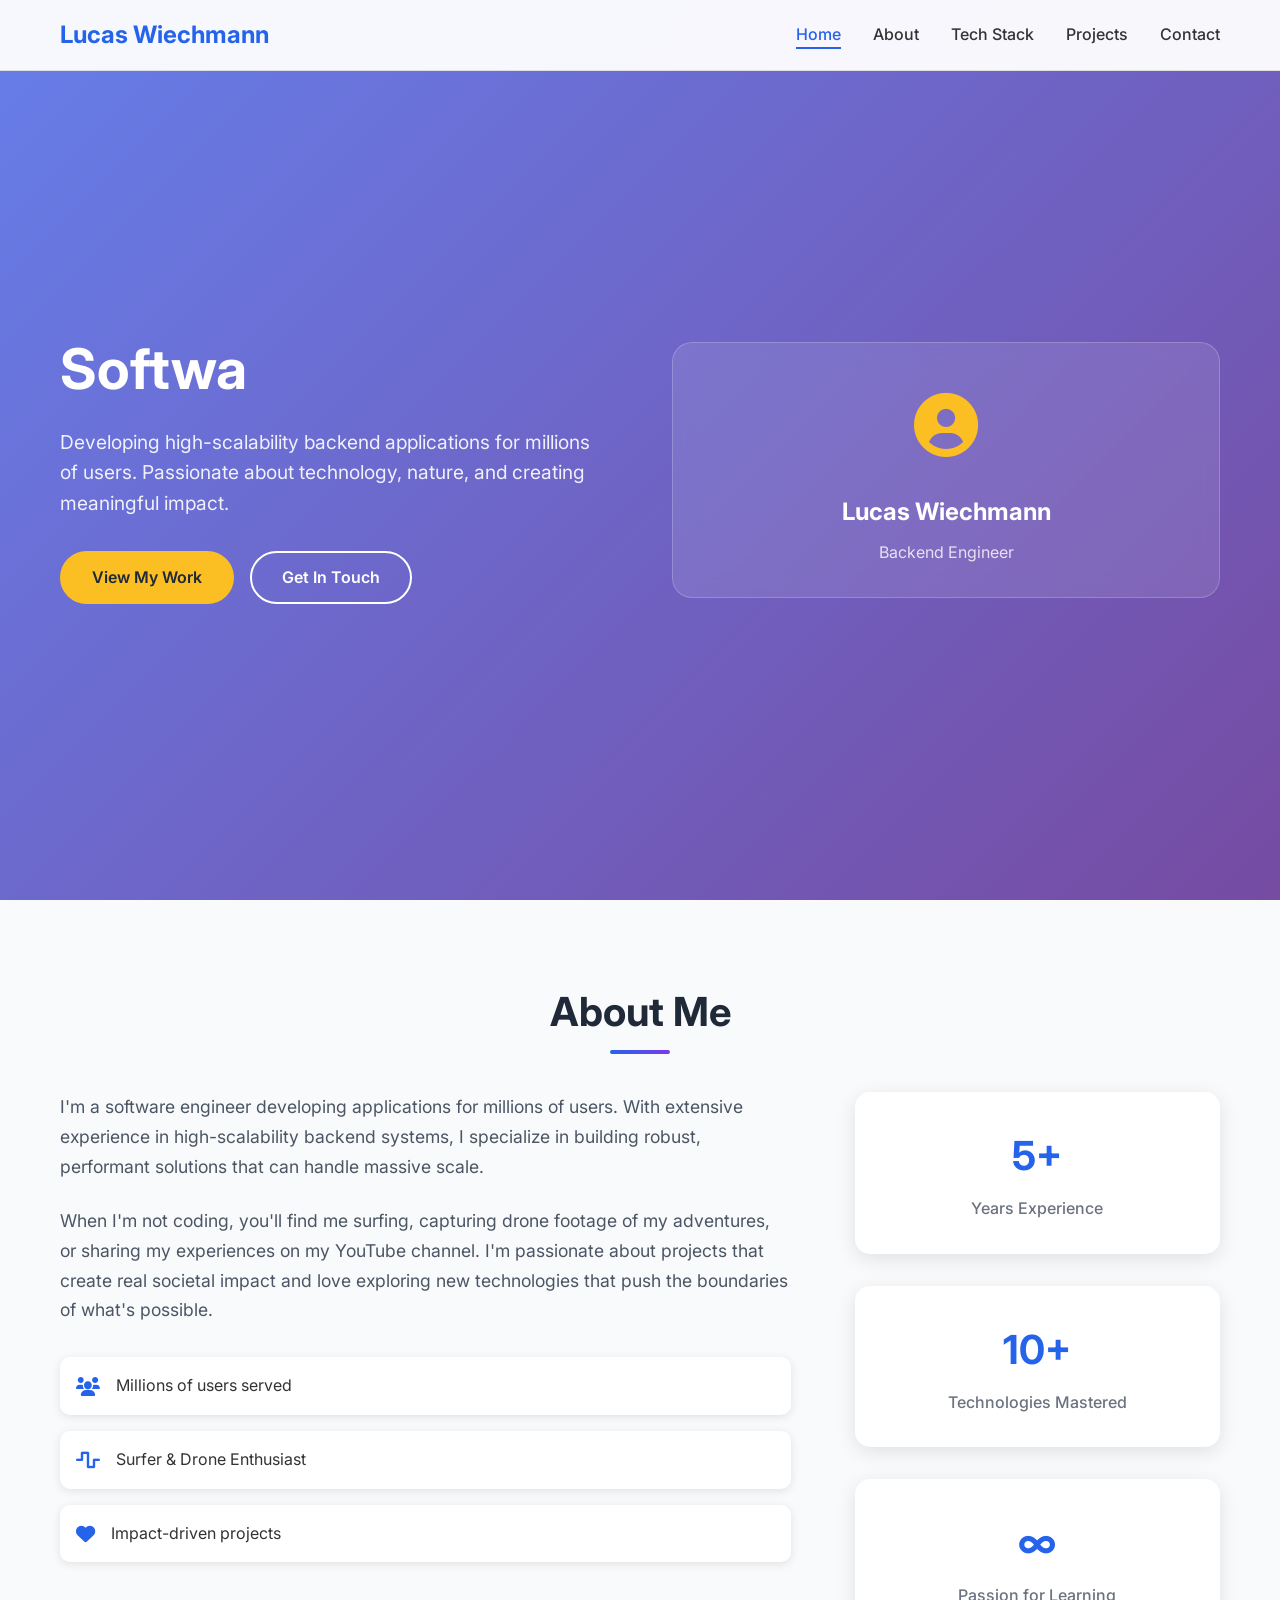
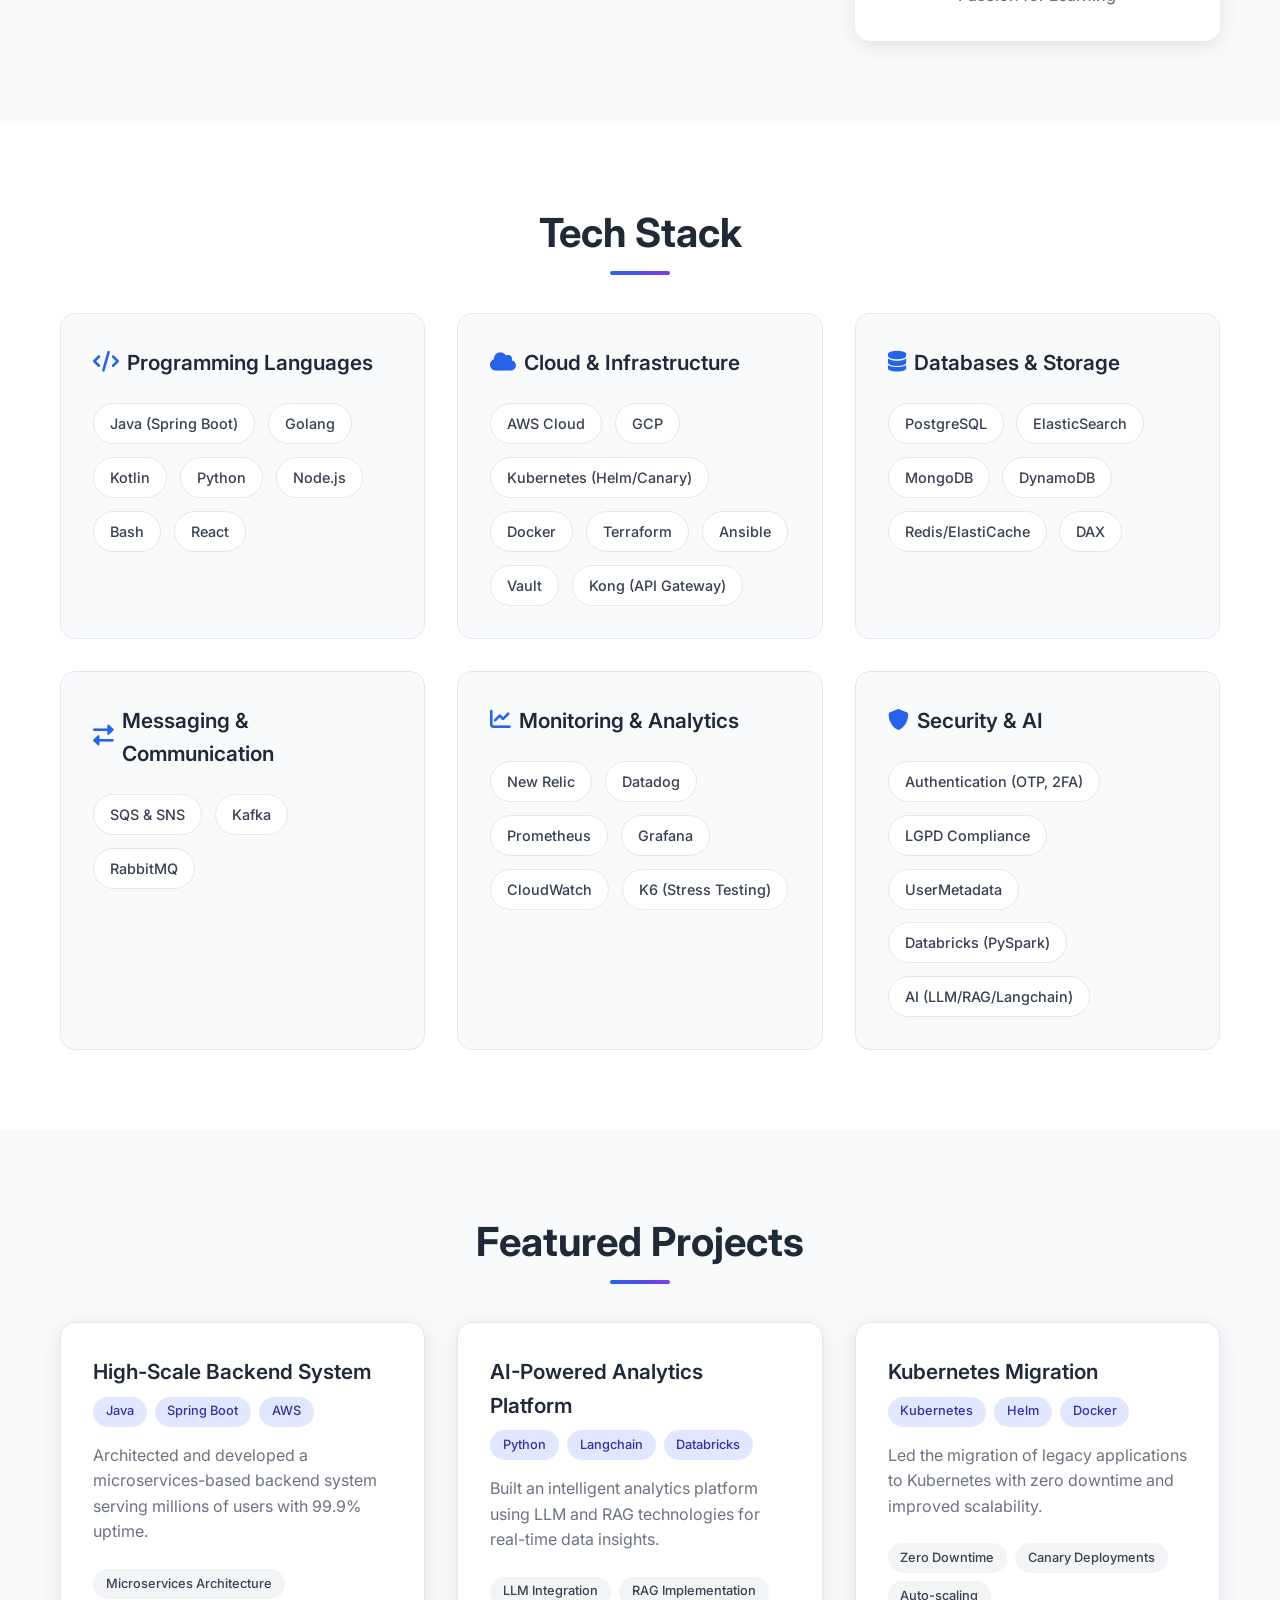
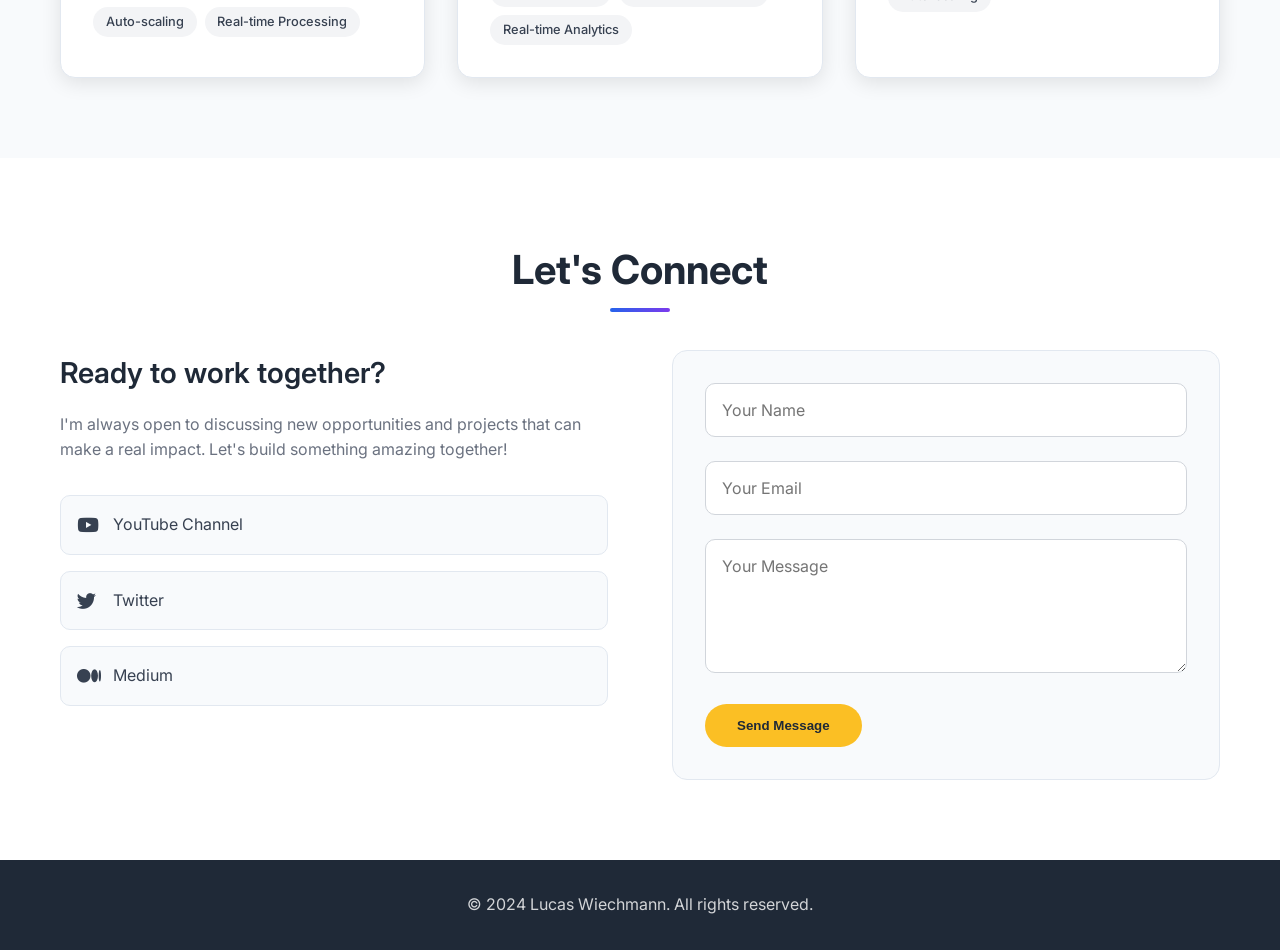
==== index.html @ 9ee0b8e6 "add initial files" ====
<!DOCTYPE html>
<html lang="en">
<head>
    <meta charset="UTF-8">
    <meta name="viewport" content="width=device-width, initial-scale=1.0">
    <title>Lucas Wiechmann - Software Engineer</title>
    <link rel="stylesheet" href="styles.css">
    <link href="https://cdnjs.cloudflare.com/ajax/libs/font-awesome/6.0.0/css/all.min.css" rel="stylesheet">
    <link href="https://fonts.googleapis.com/css2?family=Inter:wght@300;400;500;600;700&display=swap" rel="stylesheet">
</head>
<body>
    <!-- Navigation -->
    <nav class="navbar">
        <div class="nav-container">
            <div class="nav-logo">
                <h2>Lucas Wiechmann</h2>
            </div>
            <ul class="nav-menu">
                <li class="nav-item">
                    <a href="#home" class="nav-link">Home</a>
                </li>
                <li class="nav-item">
                    <a href="#about" class="nav-link">About</a>
                </li>
                <li class="nav-item">
                    <a href="#tech" class="nav-link">Tech Stack</a>
                </li>
                <li class="nav-item">
                    <a href="#projects" class="nav-link">Projects</a>
                </li>
                <li class="nav-item">
                    <a href="#contact" class="nav-link">Contact</a>
                </li>
            </ul>
            <div class="hamburger">
                <span class="bar"></span>
                <span class="bar"></span>
                <span class="bar"></span>
            </div>
        </div>
    </nav>

    <!-- Hero Section -->
    <section id="home" class="hero">
        <div class="hero-container">
            <div class="hero-content">
                <h1 class="hero-title">
                    Software Engineer
                    <span class="highlight">Building for Scale</span>
                </h1>
                <p class="hero-description">
                    Developing high-scalability backend applications for millions of users. 
                    Passionate about technology, nature, and creating meaningful impact.
                </p>
                <div class="hero-buttons">
                    <a href="#projects" class="btn btn-primary">View My Work</a>
                    <a href="#contact" class="btn btn-secondary">Get In Touch</a>
                </div>
            </div>
            <div class="hero-image">
                <div class="profile-card">
                    <div class="profile-image">
                        <i class="fas fa-user-circle"></i>
                    </div>
                    <h3>Lucas Wiechmann</h3>
                    <p>Backend Engineer</p>
                </div>
            </div>
        </div>
    </section>

    <!-- About Section -->
    <section id="about" class="about">
        <div class="container">
            <h2 class="section-title">About Me</h2>
            <div class="about-content">
                <div class="about-text">
                    <p>
                        I'm a software engineer developing applications for millions of users. 
                        With extensive experience in high-scalability backend systems, I specialize 
                        in building robust, performant solutions that can handle massive scale.
                    </p>
                    <p>
                        When I'm not coding, you'll find me surfing, capturing drone footage of my 
                        adventures, or sharing my experiences on my YouTube channel. I'm passionate 
                        about projects that create real societal impact and love exploring new 
                        technologies that push the boundaries of what's possible.
                    </p>
                    <div class="about-highlights">
                        <div class="highlight-item">
                            <i class="fas fa-users"></i>
                            <span>Millions of users served</span>
                        </div>
                        <div class="highlight-item">
                            <i class="fas fa-wave-square"></i>
                            <span>Surfer & Drone Enthusiast</span>
                        </div>
                        <div class="highlight-item">
                            <i class="fas fa-heart"></i>
                            <span>Impact-driven projects</span>
                        </div>
                    </div>
                </div>
                <div class="about-stats">
                    <div class="stat-item">
                        <h3>5+</h3>
                        <p>Years Experience</p>
                    </div>
                    <div class="stat-item">
                        <h3>10+</h3>
                        <p>Technologies Mastered</p>
                    </div>
                    <div class="stat-item">
                        <h3>∞</h3>
                        <p>Passion for Learning</p>
                    </div>
                </div>
            </div>
        </div>
    </section>

    <!-- Tech Stack Section -->
    <section id="tech" class="tech-stack">
        <div class="container">
            <h2 class="section-title">Tech Stack</h2>
            <div class="tech-categories">
                <div class="tech-category">
                    <h3><i class="fas fa-code"></i> Programming Languages</h3>
                    <div class="tech-items">
                        <span class="tech-item">Java (Spring Boot)</span>
                        <span class="tech-item">Golang</span>
                        <span class="tech-item">Kotlin</span>
                        <span class="tech-item">Python</span>
                        <span class="tech-item">Node.js</span>
                        <span class="tech-item">Bash</span>
                        <span class="tech-item">React</span>
                    </div>
                </div>
                
                <div class="tech-category">
                    <h3><i class="fas fa-cloud"></i> Cloud & Infrastructure</h3>
                    <div class="tech-items">
                        <span class="tech-item">AWS Cloud</span>
                        <span class="tech-item">GCP</span>
                        <span class="tech-item">Kubernetes (Helm/Canary)</span>
                        <span class="tech-item">Docker</span>
                        <span class="tech-item">Terraform</span>
                        <span class="tech-item">Ansible</span>
                        <span class="tech-item">Vault</span>
                        <span class="tech-item">Kong (API Gateway)</span>
                    </div>
                </div>
                
                <div class="tech-category">
                    <h3><i class="fas fa-database"></i> Databases & Storage</h3>
                    <div class="tech-items">
                        <span class="tech-item">PostgreSQL</span>
                        <span class="tech-item">ElasticSearch</span>
                        <span class="tech-item">MongoDB</span>
                        <span class="tech-item">DynamoDB</span>
                        <span class="tech-item">Redis/ElastiCache</span>
                        <span class="tech-item">DAX</span>
                    </div>
                </div>
                
                <div class="tech-category">
                    <h3><i class="fas fa-exchange-alt"></i> Messaging & Communication</h3>
                    <div class="tech-items">
                        <span class="tech-item">SQS & SNS</span>
                        <span class="tech-item">Kafka</span>
                        <span class="tech-item">RabbitMQ</span>
                    </div>
                </div>
                
                <div class="tech-category">
                    <h3><i class="fas fa-chart-line"></i> Monitoring & Analytics</h3>
                    <div class="tech-items">
                        <span class="tech-item">New Relic</span>
                        <span class="tech-item">Datadog</span>
                        <span class="tech-item">Prometheus</span>
                        <span class="tech-item">Grafana</span>
                        <span class="tech-item">CloudWatch</span>
                        <span class="tech-item">K6 (Stress Testing)</span>
                    </div>
                </div>
                
                <div class="tech-category">
                    <h3><i class="fas fa-shield-alt"></i> Security & AI</h3>
                    <div class="tech-items">
                        <span class="tech-item">Authentication (OTP, 2FA)</span>
                        <span class="tech-item">LGPD Compliance</span>
                        <span class="tech-item">UserMetadata</span>
                        <span class="tech-item">Databricks (PySpark)</span>
                        <span class="tech-item">AI (LLM/RAG/Langchain)</span>
                    </div>
                </div>
            </div>
        </div>
    </section>

    <!-- Projects Section -->
    <section id="projects" class="projects">
        <div class="container">
            <h2 class="section-title">Featured Projects</h2>
            <div class="projects-grid">
                <div class="project-card">
                    <div class="project-header">
                        <h3>High-Scale Backend System</h3>
                        <div class="project-tech">
                            <span>Java</span>
                            <span>Spring Boot</span>
                            <span>AWS</span>
                        </div>
                    </div>
                    <p>Architected and developed a microservices-based backend system serving millions of users with 99.9% uptime.</p>
                    <div class="project-features">
                        <span>Microservices Architecture</span>
                        <span>Auto-scaling</span>
                        <span>Real-time Processing</span>
                    </div>
                </div>
                
                <div class="project-card">
                    <div class="project-header">
                        <h3>AI-Powered Analytics Platform</h3>
                        <div class="project-tech">
                            <span>Python</span>
                            <span>Langchain</span>
                            <span>Databricks</span>
                        </div>
                    </div>
                    <p>Built an intelligent analytics platform using LLM and RAG technologies for real-time data insights.</p>
                    <div class="project-features">
                        <span>LLM Integration</span>
                        <span>RAG Implementation</span>
                        <span>Real-time Analytics</span>
                    </div>
                </div>
                
                <div class="project-card">
                    <div class="project-header">
                        <h3>Kubernetes Migration</h3>
                        <div class="project-tech">
                            <span>Kubernetes</span>
                            <span>Helm</span>
                            <span>Docker</span>
                        </div>
                    </div>
                    <p>Led the migration of legacy applications to Kubernetes with zero downtime and improved scalability.</p>
                    <div class="project-features">
                        <span>Zero Downtime</span>
                        <span>Canary Deployments</span>
                        <span>Auto-scaling</span>
                    </div>
                </div>
            </div>
        </div>
    </section>

    <!-- Contact Section -->
    <section id="contact" class="contact">
        <div class="container">
            <h2 class="section-title">Let's Connect</h2>
            <div class="contact-content">
                <div class="contact-info">
                    <h3>Ready to work together?</h3>
                    <p>I'm always open to discussing new opportunities and projects that can make a real impact. Let's build something amazing together!</p>
                    
                    <div class="social-links">
                        <a href="https://www.youtube.com/channel/UC8rPZZukFQ0Bktjjk5yIscQ" target="_blank" class="social-link">
                            <i class="fab fa-youtube"></i>
                            <span>YouTube Channel</span>
                        </a>
                        <a href="https://twitter.com/Lucaswiech" target="_blank" class="social-link">
                            <i class="fab fa-twitter"></i>
                            <span>Twitter</span>
                        </a>
                        <a href="https://lucas-wiechmann.medium.com/" target="_blank" class="social-link">
                            <i class="fab fa-medium"></i>
                            <span>Medium</span>
                        </a>
                    </div>
                </div>
                
                <div class="contact-form">
                    <form>
                        <div class="form-group">
                            <input type="text" id="name" name="name" placeholder="Your Name" required>
                        </div>
                        <div class="form-group">
                            <input type="email" id="email" name="email" placeholder="Your Email" required>
                        </div>
                        <div class="form-group">
                            <textarea id="message" name="message" placeholder="Your Message" rows="5" required></textarea>
                        </div>
                        <button type="submit" class="btn btn-primary">Send Message</button>
                    </form>
                </div>
            </div>
        </div>
    </section>

    <!-- Footer -->
    <footer class="footer">
        <div class="container">
            <p>&copy; 2024 Lucas Wiechmann. All rights reserved.</p>
        </div>
    </footer>

    <script src="script.js"></script>
</body>
</html>
---- styles.css ----
/* Reset and Base Styles */
* {
    margin: 0;
    padding: 0;
    box-sizing: border-box;
}

html {
    scroll-behavior: smooth;
}

body {
    font-family: 'Inter', sans-serif;
    line-height: 1.6;
    color: #333;
    background-color: #ffffff;
}

.container {
    max-width: 1200px;
    margin: 0 auto;
    padding: 0 20px;
}

/* Navigation */
.navbar {
    position: fixed;
    top: 0;
    width: 100%;
    background: rgba(255, 255, 255, 0.95);
    backdrop-filter: blur(10px);
    z-index: 1000;
    transition: all 0.3s ease;
    border-bottom: 1px solid rgba(0, 0, 0, 0.1);
}

.nav-container {
    max-width: 1200px;
    margin: 0 auto;
    padding: 0 20px;
    display: flex;
    justify-content: space-between;
    align-items: center;
    height: 70px;
}

.nav-logo h2 {
    color: #2563eb;
    font-weight: 700;
    font-size: 1.5rem;
}

.nav-menu {
    display: flex;
    list-style: none;
    gap: 2rem;
}

.nav-link {
    text-decoration: none;
    color: #333;
    font-weight: 500;
    transition: color 0.3s ease;
    position: relative;
}

.nav-link:hover {
    color: #2563eb;
}

.nav-link::after {
    content: '';
    position: absolute;
    width: 0;
    height: 2px;
    bottom: -5px;
    left: 0;
    background-color: #2563eb;
    transition: width 0.3s ease;
}

.nav-link:hover::after {
    width: 100%;
}

.hamburger {
    display: none;
    flex-direction: column;
    cursor: pointer;
}

.bar {
    width: 25px;
    height: 3px;
    background-color: #333;
    margin: 3px 0;
    transition: 0.3s;
}

/* Hero Section */
.hero {
    padding: 120px 0 80px;
    background: linear-gradient(135deg, #667eea 0%, #764ba2 100%);
    color: white;
    min-height: 100vh;
    display: flex;
    align-items: center;
}

.hero-container {
    max-width: 1200px;
    margin: 0 auto;
    padding: 0 20px;
    display: grid;
    grid-template-columns: 1fr 1fr;
    gap: 4rem;
    align-items: center;
}

.hero-title {
    font-size: 3.5rem;
    font-weight: 700;
    line-height: 1.2;
    margin-bottom: 1.5rem;
}

.highlight {
    color: #fbbf24;
    display: block;
}

.hero-description {
    font-size: 1.2rem;
    margin-bottom: 2rem;
    opacity: 0.9;
    line-height: 1.6;
}

.hero-buttons {
    display: flex;
    gap: 1rem;
    flex-wrap: wrap;
}

.btn {
    padding: 12px 30px;
    border-radius: 50px;
    text-decoration: none;
    font-weight: 600;
    transition: all 0.3s ease;
    display: inline-block;
    border: 2px solid transparent;
}

.btn-primary {
    background-color: #fbbf24;
    color: #1f2937;
}

.btn-primary:hover {
    background-color: #f59e0b;
    transform: translateY(-2px);
    box-shadow: 0 10px 25px rgba(251, 191, 36, 0.3);
}

.btn-secondary {
    background-color: transparent;
    color: white;
    border-color: white;
}

.btn-secondary:hover {
    background-color: white;
    color: #2563eb;
    transform: translateY(-2px);
}

.profile-card {
    background: rgba(255, 255, 255, 0.1);
    backdrop-filter: blur(10px);
    border-radius: 20px;
    padding: 2rem;
    text-align: center;
    border: 1px solid rgba(255, 255, 255, 0.2);
}

.profile-image {
    font-size: 4rem;
    margin-bottom: 1rem;
    color: #fbbf24;
}

.profile-card h3 {
    font-size: 1.5rem;
    margin-bottom: 0.5rem;
}

.profile-card p {
    opacity: 0.8;
}

/* Section Styles */
section {
    padding: 80px 0;
}

.section-title {
    text-align: center;
    font-size: 2.5rem;
    font-weight: 700;
    margin-bottom: 3rem;
    color: #1f2937;
    position: relative;
}

.section-title::after {
    content: '';
    position: absolute;
    width: 60px;
    height: 4px;
    background: linear-gradient(90deg, #2563eb, #7c3aed);
    bottom: -10px;
    left: 50%;
    transform: translateX(-50%);
    border-radius: 2px;
}

/* About Section */
.about {
    background-color: #f8fafc;
}

.about-content {
    display: grid;
    grid-template-columns: 2fr 1fr;
    gap: 4rem;
    align-items: start;
}

.about-text p {
    font-size: 1.1rem;
    margin-bottom: 1.5rem;
    color: #4b5563;
    line-height: 1.7;
}

.about-highlights {
    display: flex;
    flex-direction: column;
    gap: 1rem;
    margin-top: 2rem;
}

.highlight-item {
    display: flex;
    align-items: center;
    gap: 1rem;
    padding: 1rem;
    background: white;
    border-radius: 10px;
    box-shadow: 0 2px 10px rgba(0, 0, 0, 0.1);
}

.highlight-item i {
    color: #2563eb;
    font-size: 1.2rem;
}

.about-stats {
    display: flex;
    flex-direction: column;
    gap: 2rem;
}

.stat-item {
    text-align: center;
    padding: 2rem;
    background: white;
    border-radius: 15px;
    box-shadow: 0 5px 20px rgba(0, 0, 0, 0.1);
}

.stat-item h3 {
    font-size: 2.5rem;
    font-weight: 700;
    color: #2563eb;
    margin-bottom: 0.5rem;
}

.stat-item p {
    color: #6b7280;
    font-weight: 500;
}

/* Tech Stack Section */
.tech-stack {
    background: white;
}

.tech-categories {
    display: grid;
    grid-template-columns: repeat(auto-fit, minmax(350px, 1fr));
    gap: 2rem;
}

.tech-category {
    background: #f8fafc;
    padding: 2rem;
    border-radius: 15px;
    border: 1px solid #e2e8f0;
    transition: transform 0.3s ease, box-shadow 0.3s ease;
}

.tech-category:hover {
    transform: translateY(-5px);
    box-shadow: 0 10px 30px rgba(0, 0, 0, 0.1);
}

.tech-category h3 {
    font-size: 1.3rem;
    font-weight: 600;
    margin-bottom: 1.5rem;
    color: #1f2937;
    display: flex;
    align-items: center;
    gap: 0.5rem;
}

.tech-category h3 i {
    color: #2563eb;
}

.tech-items {
    display: flex;
    flex-wrap: wrap;
    gap: 0.8rem;
}

.tech-item {
    background: white;
    color: #374151;
    padding: 0.5rem 1rem;
    border-radius: 25px;
    font-size: 0.9rem;
    font-weight: 500;
    border: 1px solid #e5e7eb;
    transition: all 0.3s ease;
}

.tech-item:hover {
    background: #2563eb;
    color: white;
    transform: translateY(-2px);
    box-shadow: 0 5px 15px rgba(37, 99, 235, 0.3);
}

/* Projects Section */
.projects {
    background: #f8fafc;
}

.projects-grid {
    display: grid;
    grid-template-columns: repeat(auto-fit, minmax(350px, 1fr));
    gap: 2rem;
}

.project-card {
    background: white;
    padding: 2rem;
    border-radius: 15px;
    box-shadow: 0 5px 20px rgba(0, 0, 0, 0.1);
    transition: transform 0.3s ease, box-shadow 0.3s ease;
    border: 1px solid #e2e8f0;
}

.project-card:hover {
    transform: translateY(-5px);
    box-shadow: 0 15px 40px rgba(0, 0, 0, 0.15);
}

.project-header {
    margin-bottom: 1rem;
}

.project-header h3 {
    font-size: 1.3rem;
    font-weight: 600;
    color: #1f2937;
    margin-bottom: 0.5rem;
}

.project-tech {
    display: flex;
    flex-wrap: wrap;
    gap: 0.5rem;
}

.project-tech span {
    background: #e0e7ff;
    color: #3730a3;
    padding: 0.3rem 0.8rem;
    border-radius: 15px;
    font-size: 0.8rem;
    font-weight: 500;
}

.project-card p {
    color: #6b7280;
    margin-bottom: 1.5rem;
    line-height: 1.6;
}

.project-features {
    display: flex;
    flex-wrap: wrap;
    gap: 0.5rem;
}

.project-features span {
    background: #f3f4f6;
    color: #374151;
    padding: 0.3rem 0.8rem;
    border-radius: 15px;
    font-size: 0.8rem;
    font-weight: 500;
}

/* Contact Section */
.contact {
    background: white;
}

.contact-content {
    display: grid;
    grid-template-columns: 1fr 1fr;
    gap: 4rem;
    align-items: start;
}

.contact-info h3 {
    font-size: 1.8rem;
    font-weight: 600;
    color: #1f2937;
    margin-bottom: 1rem;
}

.contact-info p {
    color: #6b7280;
    margin-bottom: 2rem;
    line-height: 1.6;
}

.social-links {
    display: flex;
    flex-direction: column;
    gap: 1rem;
}

.social-link {
    display: flex;
    align-items: center;
    gap: 1rem;
    padding: 1rem;
    background: #f8fafc;
    border-radius: 10px;
    text-decoration: none;
    color: #374151;
    transition: all 0.3s ease;
    border: 1px solid #e2e8f0;
}

.social-link:hover {
    background: #2563eb;
    color: white;
    transform: translateX(5px);
}

.social-link i {
    font-size: 1.2rem;
    width: 20px;
}

.contact-form {
    background: #f8fafc;
    padding: 2rem;
    border-radius: 15px;
    border: 1px solid #e2e8f0;
}

.form-group {
    margin-bottom: 1.5rem;
}

.form-group input,
.form-group textarea {
    width: 100%;
    padding: 1rem;
    border: 1px solid #d1d5db;
    border-radius: 10px;
    font-size: 1rem;
    transition: border-color 0.3s ease, box-shadow 0.3s ease;
    font-family: inherit;
}

.form-group input:focus,
.form-group textarea:focus {
    outline: none;
    border-color: #2563eb;
    box-shadow: 0 0 0 3px rgba(37, 99, 235, 0.1);
}

.form-group textarea {
    resize: vertical;
    min-height: 120px;
}

/* Footer */
.footer {
    background: #1f2937;
    color: white;
    text-align: center;
    padding: 2rem 0;
}

.footer p {
    opacity: 0.8;
}

/* Responsive Design */
@media (max-width: 768px) {
    .hamburger {
        display: flex;
    }
    
    .nav-menu {
        position: fixed;
        left: -100%;
        top: 70px;
        flex-direction: column;
        background-color: white;
        width: 100%;
        text-align: center;
        transition: 0.3s;
        box-shadow: 0 10px 27px rgba(0, 0, 0, 0.05);
        padding: 2rem 0;
    }
    
    .nav-menu.active {
        left: 0;
    }
    
    .nav-menu li {
        margin: 1rem 0;
    }
    
    .hero-container {
        grid-template-columns: 1fr;
        text-align: center;
        gap: 2rem;
    }
    
    .hero-title {
        font-size: 2.5rem;
    }
    
    .about-content {
        grid-template-columns: 1fr;
        gap: 2rem;
    }
    
    .about-stats {
        flex-direction: row;
        justify-content: space-around;
    }
    
    .stat-item {
        padding: 1rem;
    }
    
    .stat-item h3 {
        font-size: 2rem;
    }
    
    .tech-categories {
        grid-template-columns: 1fr;
    }
    
    .projects-grid {
        grid-template-columns: 1fr;
    }
    
    .contact-content {
        grid-template-columns: 1fr;
        gap: 2rem;
    }
    
    .hero-buttons {
        justify-content: center;
    }
    
    .section-title {
        font-size: 2rem;
    }
}

@media (max-width: 480px) {
    .container {
        padding: 0 15px;
    }
    
    .hero {
        padding: 100px 0 60px;
    }
    
    .hero-title {
        font-size: 2rem;
    }
    
    .hero-description {
        font-size: 1rem;
    }
    
    .btn {
        padding: 10px 20px;
        font-size: 0.9rem;
    }
    
    .about-stats {
        flex-direction: column;
    }
    
    .tech-item {
        font-size: 0.8rem;
        padding: 0.4rem 0.8rem;
    }
}

/* Animations */
@keyframes fadeInUp {
    from {
        opacity: 0;
        transform: translateY(30px);
    }
    to {
        opacity: 1;
        transform: translateY(0);
    }
}

.hero-content,
.hero-image,
.about-text,
.about-stats,
.tech-category,
.project-card {
    animation: fadeInUp 0.6s ease-out;
}

/* Smooth scrolling for anchor links */
html {
    scroll-padding-top: 70px;
}
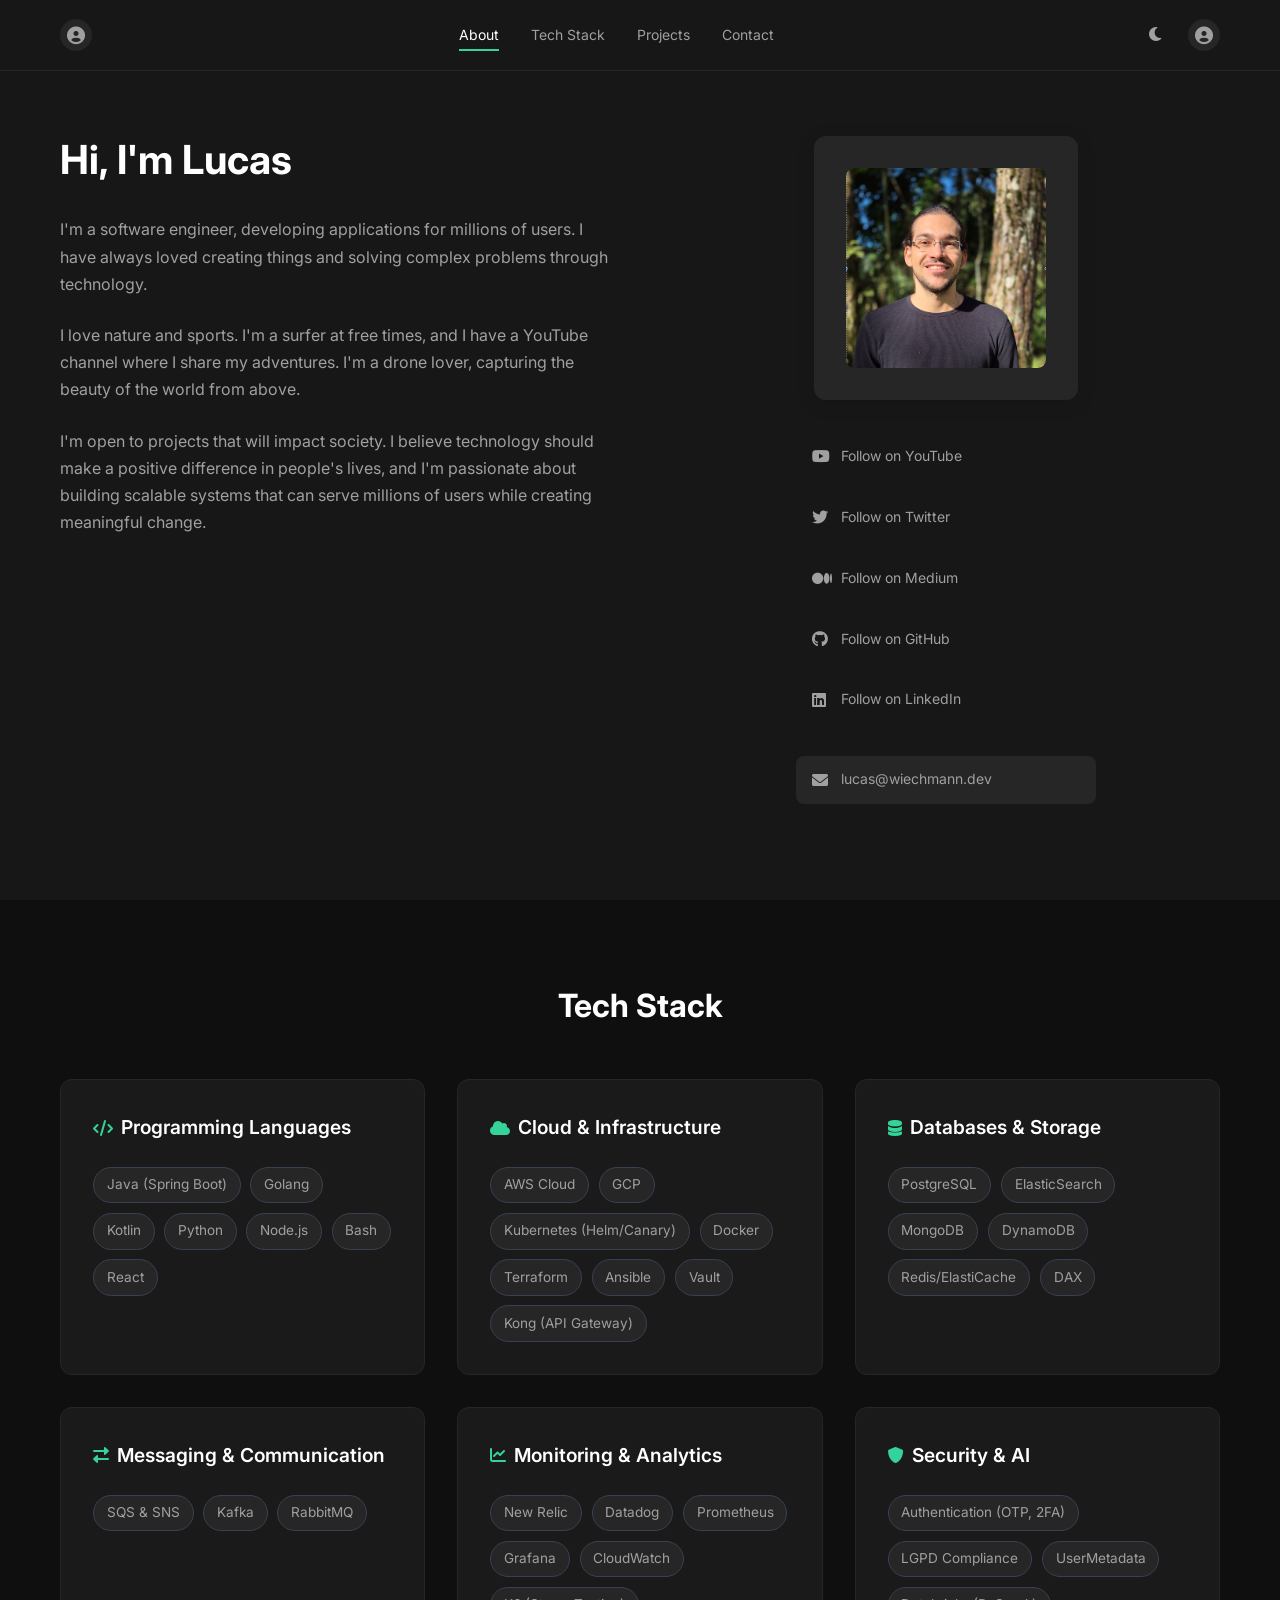
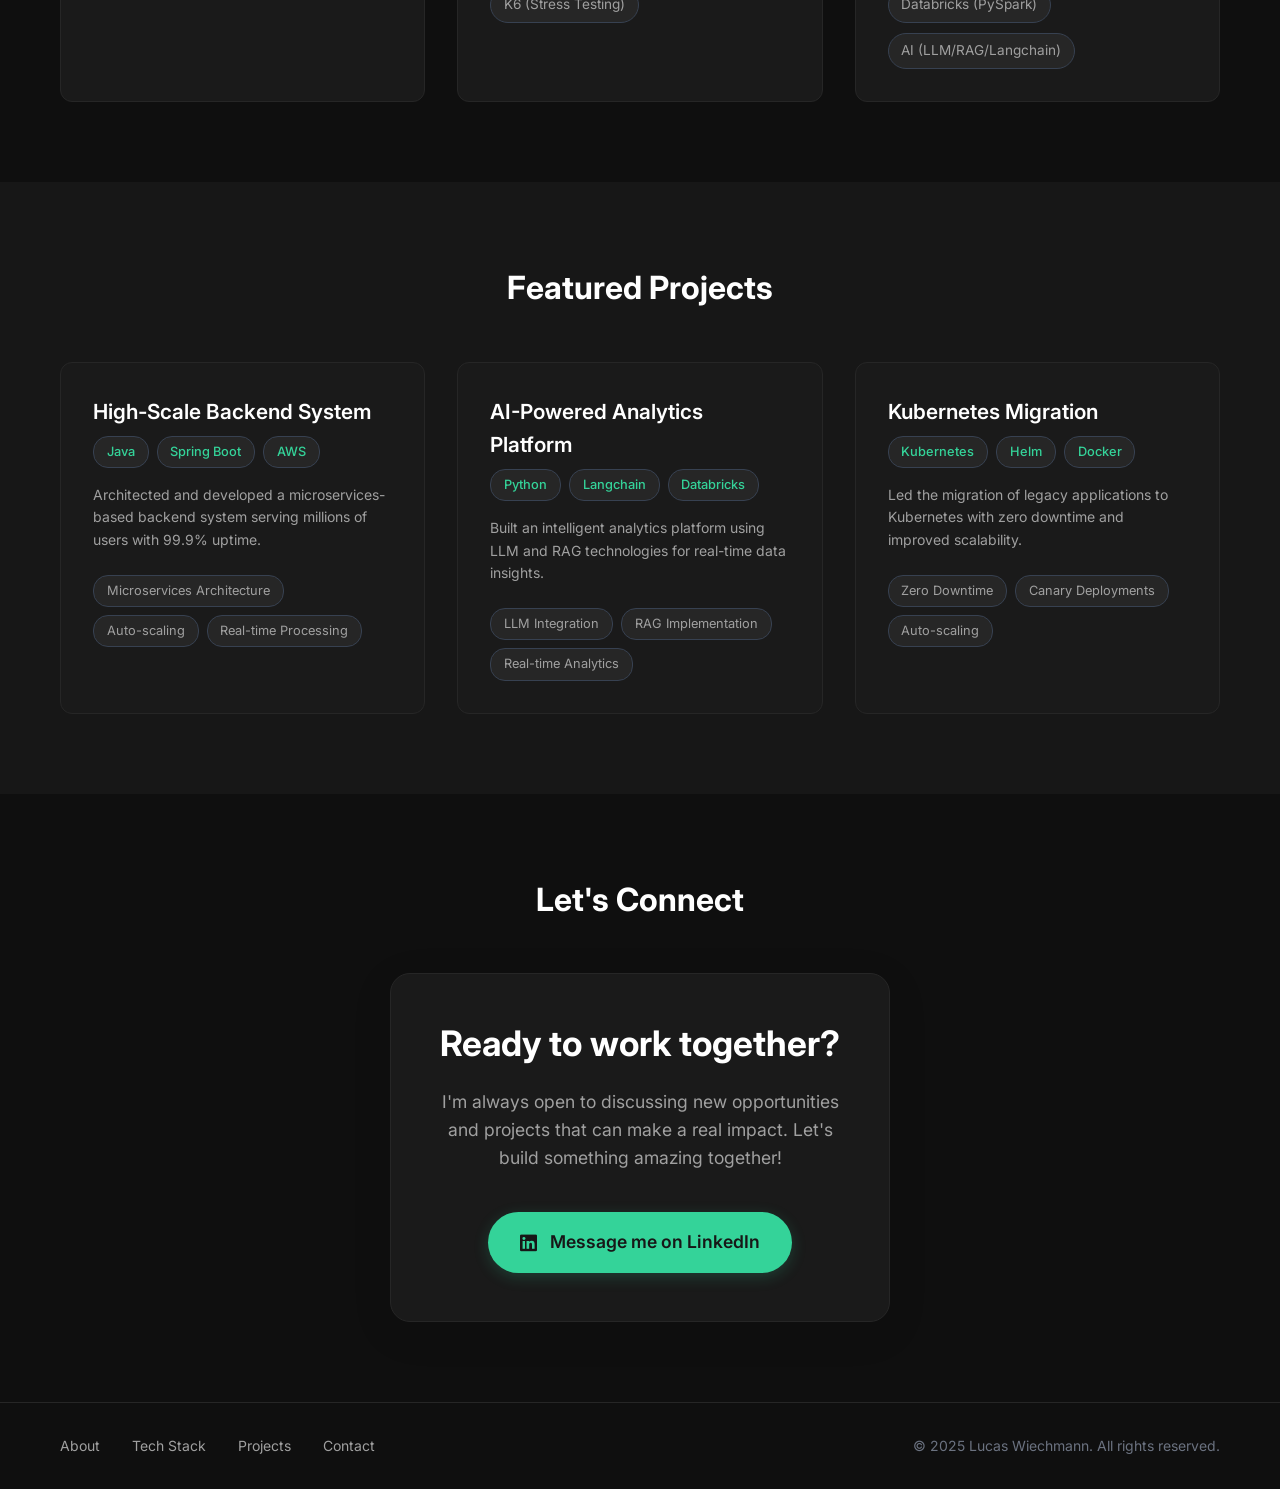
==== commit 110a2e9a: "design and information improvements" ====
--- a/index.html
+++ b/index.html
@@ -13,14 +13,13 @@
     <nav class="navbar">
         <div class="nav-container">
             <div class="nav-logo">
-                <h2>Lucas Wiechmann</h2>
+                <div class="profile-icon">
+                    <i class="fas fa-user-circle"></i>
+                </div>
             </div>
             <ul class="nav-menu">
                 <li class="nav-item">
-                    <a href="#home" class="nav-link">Home</a>
-                </li>
-                <li class="nav-item">
-                    <a href="#about" class="nav-link">About</a>
+                    <a href="#about" class="nav-link active">About</a>
                 </li>
                 <li class="nav-item">
                     <a href="#tech" class="nav-link">Tech Stack</a>
@@ -32,92 +31,74 @@
                     <a href="#contact" class="nav-link">Contact</a>
                 </li>
             </ul>
-            <div class="hamburger">
-                <span class="bar"></span>
-                <span class="bar"></span>
-                <span class="bar"></span>
+            <div class="nav-right">
+                <button class="theme-toggle" id="theme-toggle">
+                    <i class="fas fa-moon"></i>
+                </button>
+                <div class="profile-icon">
+                    <i class="fas fa-user-circle"></i>
+                </div>
             </div>
         </div>
     </nav>
-
-    <!-- Hero Section -->
-    <section id="home" class="hero">
-        <div class="hero-container">
-            <div class="hero-content">
-                <h1 class="hero-title">
-                    Software Engineer
-                    <span class="highlight">Building for Scale</span>
-                </h1>
-                <p class="hero-description">
-                    Developing high-scalability backend applications for millions of users. 
-                    Passionate about technology, nature, and creating meaningful impact.
-                </p>
-                <div class="hero-buttons">
-                    <a href="#projects" class="btn btn-primary">View My Work</a>
-                    <a href="#contact" class="btn btn-secondary">Get In Touch</a>
-                </div>
-            </div>
-            <div class="hero-image">
-                <div class="profile-card">
-                    <div class="profile-image">
-                        <i class="fas fa-user-circle"></i>
-                    </div>
-                    <h3>Lucas Wiechmann</h3>
-                    <p>Backend Engineer</p>
-                </div>
-            </div>
-        </div>
-    </section>
 
     <!-- About Section -->
     <section id="about" class="about">
         <div class="container">
-            <h2 class="section-title">About Me</h2>
             <div class="about-content">
                 <div class="about-text">
-                    <p>
-                        I'm a software engineer developing applications for millions of users. 
-                        With extensive experience in high-scalability backend systems, I specialize 
-                        in building robust, performant solutions that can handle massive scale.
-                    </p>
-                    <p>
-                        When I'm not coding, you'll find me surfing, capturing drone footage of my 
-                        adventures, or sharing my experiences on my YouTube channel. I'm passionate 
-                        about projects that create real societal impact and love exploring new 
-                        technologies that push the boundaries of what's possible.
-                    </p>
-                    <div class="about-highlights">
-                        <div class="highlight-item">
-                            <i class="fas fa-users"></i>
-                            <span>Millions of users served</span>
-                        </div>
-                        <div class="highlight-item">
-                            <i class="fas fa-wave-square"></i>
-                            <span>Surfer & Drone Enthusiast</span>
-                        </div>
-                        <div class="highlight-item">
-                            <i class="fas fa-heart"></i>
-                            <span>Impact-driven projects</span>
-                        </div>
-                    </div>
-                </div>
-                <div class="about-stats">
-                    <div class="stat-item">
-                        <h3>5+</h3>
-                        <p>Years Experience</p>
-                    </div>
-                    <div class="stat-item">
-                        <h3>10+</h3>
-                        <p>Technologies Mastered</p>
-                    </div>
-                    <div class="stat-item">
-                        <h3>∞</h3>
-                        <p>Passion for Learning</p>
-                    </div>
-                </div>
-            </div>
-        </div>
-    </section>
+                    <h1 class="about-title">
+                        Hi, I'm Lucas Wiechmann.
+                    </h1>
+                    <div class="about-description">
+                        <p>
+                            I'm a software engineer, developing applications for millions of users. I have always loved creating things and solving complex problems through technology.
+                        </p>
+                        <p>
+                            I love nature and sports. I'm a surfer at free times, and I have a YouTube channel where I share my adventures. I'm a drone lover, capturing the beauty of the world from above.
+                        </p>
+                        <p>
+                            I'm open to projects that will impact society. I believe technology should make a positive difference in people's lives, and I'm passionate about building scalable systems that can serve millions of users while creating meaningful change.
+                        </p>
+                    </div>
+                </div>
+                <div class="about-visual">
+                    <div class="profile-image-container">
+                        <div class="profile-image">
+                            <img src="images/profile.png" alt="Lucas Wiechmann" />
+                        </div>
+                    </div>
+                    <div class="social-links">
+                        <a href="https://www.youtube.com/@ww_wworld5884" target="_blank" class="social-link">
+                            <i class="fab fa-youtube"></i>
+                            <span>Follow on YouTube</span>
+                        </a>
+                        <a href="https://x.com/Lucaswiech" target="_blank" class="social-link">
+                            <i class="fab fa-twitter"></i>
+                            <span>Follow on Twitter</span>
+                        </a>
+                        <a href="https://medium.com/@lucas-wiechmann" target="_blank" class="social-link">
+                            <i class="fab fa-medium"></i>
+                            <span>Follow on Medium</span>
+                        </a>
+                        <a href="https://github.com/lucaswiechmann" target="_blank" class="social-link">
+                            <i class="fab fa-github"></i>
+                            <span>Follow on GitHub</span>
+                        </a>
+                        <a href="https://www.linkedin.com/in/lucaswiechmann011/" target="_blank" class="social-link">
+                            <i class="fab fa-linkedin"></i>
+                            <span>Follow on LinkedIn</span>
+                        </a>
+                    </div>
+                    <div class="contact-info">
+                        <i class="fas fa-envelope"></i>
+                        <span>lucas@wiechmann.dev</span>
+                    </div>
+                </div>
+            </div>
+        </div>
+    </section>
+
 
     <!-- Tech Stack Section -->
     <section id="tech" class="tech-stack">
@@ -262,39 +243,13 @@
         <div class="container">
             <h2 class="section-title">Let's Connect</h2>
             <div class="contact-content">
-                <div class="contact-info">
+                <div class="contact-card">
                     <h3>Ready to work together?</h3>
                     <p>I'm always open to discussing new opportunities and projects that can make a real impact. Let's build something amazing together!</p>
-                    
-                    <div class="social-links">
-                        <a href="https://www.youtube.com/channel/UC8rPZZukFQ0Bktjjk5yIscQ" target="_blank" class="social-link">
-                            <i class="fab fa-youtube"></i>
-                            <span>YouTube Channel</span>
-                        </a>
-                        <a href="https://twitter.com/Lucaswiech" target="_blank" class="social-link">
-                            <i class="fab fa-twitter"></i>
-                            <span>Twitter</span>
-                        </a>
-                        <a href="https://lucas-wiechmann.medium.com/" target="_blank" class="social-link">
-                            <i class="fab fa-medium"></i>
-                            <span>Medium</span>
-                        </a>
-                    </div>
-                </div>
-                
-                <div class="contact-form">
-                    <form>
-                        <div class="form-group">
-                            <input type="text" id="name" name="name" placeholder="Your Name" required>
-                        </div>
-                        <div class="form-group">
-                            <input type="email" id="email" name="email" placeholder="Your Email" required>
-                        </div>
-                        <div class="form-group">
-                            <textarea id="message" name="message" placeholder="Your Message" rows="5" required></textarea>
-                        </div>
-                        <button type="submit" class="btn btn-primary">Send Message</button>
-                    </form>
+                    <a href="https://www.linkedin.com/in/lucaswiechmann011/" target="_blank" class="linkedin-btn">
+                        <i class="fab fa-linkedin"></i>
+                        <span>Message me on LinkedIn</span>
+                    </a>
                 </div>
             </div>
         </div>
@@ -303,7 +258,17 @@
     <!-- Footer -->
     <footer class="footer">
         <div class="container">
-            <p>&copy; 2024 Lucas Wiechmann. All rights reserved.</p>
+            <div class="footer-content">
+                <div class="footer-nav">
+                    <a href="#about" class="footer-link">About</a>
+                    <a href="#tech" class="footer-link">Tech Stack</a>
+                    <a href="#projects" class="footer-link">Projects</a>
+                    <a href="#contact" class="footer-link">Contact</a>
+                </div>
+                <div class="footer-copyright">
+                    <p>&copy; 2025 Lucas Wiechmann. All rights reserved.</p>
+                </div>
+            </div>
         </div>
     </footer>
 
--- a/styles.css
+++ b/styles.css
@@ -9,11 +9,39 @@
     scroll-behavior: smooth;
 }
 
+:root {
+    --bg-primary: #171717;
+    --bg-secondary: #0f0f0f;
+    --bg-tertiary: #1a1a1a;
+    --bg-card: #262626;
+    --text-primary: #ffffff;
+    --text-secondary: #a0a0a0;
+    --text-muted: #6b7280;
+    --accent-color: #34d399;
+    --border-color: #262626;
+    --border-light: #374151;
+}
+
+[data-theme="light"] {
+    --bg-primary: #ffffff;
+    --bg-secondary: #f8fafc;
+    --bg-tertiary: #f1f5f9;
+    --bg-card: #ffffff;
+    --text-primary: #1f2937;
+    --text-secondary: #4b5563;
+    --text-muted: #6b7280;
+    --accent-color: #059669;
+    --border-color: #e5e7eb;
+    --border-light: #d1d5db;
+}
+
 body {
     font-family: 'Inter', sans-serif;
     line-height: 1.6;
-    color: #333;
-    background-color: #ffffff;
+    color: var(--text-secondary);
+    background-color: var(--bg-primary);
+    font-size: 16px;
+    transition: background-color 0.3s ease, color 0.3s ease;
 }
 
 .container {
@@ -27,11 +55,10 @@
     position: fixed;
     top: 0;
     width: 100%;
-    background: rgba(255, 255, 255, 0.95);
-    backdrop-filter: blur(10px);
+    background: var(--bg-primary);
     z-index: 1000;
-    transition: all 0.3s ease;
-    border-bottom: 1px solid rgba(0, 0, 0, 0.1);
+    border-bottom: 1px solid var(--border-color);
+    transition: background-color 0.3s ease, border-color 0.3s ease;
 }
 
 .nav-container {
@@ -44,159 +71,198 @@
     height: 70px;
 }
 
-.nav-logo h2 {
-    color: #2563eb;
-    font-weight: 700;
-    font-size: 1.5rem;
+.nav-logo {
+    display: flex;
+    align-items: center;
+}
+
+.profile-icon {
+    width: 32px;
+    height: 32px;
+    border-radius: 50%;
+    background: var(--bg-card);
+    display: flex;
+    align-items: center;
+    justify-content: center;
+    color: var(--text-secondary);
+    font-size: 18px;
+    transition: background-color 0.3s ease, color 0.3s ease;
 }
 
 .nav-menu {
     display: flex;
     list-style: none;
     gap: 2rem;
+    margin: 0;
+    padding: 0;
 }
 
 .nav-link {
     text-decoration: none;
-    color: #333;
-    font-weight: 500;
+    color: var(--text-secondary);
+    font-weight: 400;
     transition: color 0.3s ease;
     position: relative;
-}
-
-.nav-link:hover {
-    color: #2563eb;
-}
-
-.nav-link::after {
+    font-size: 14px;
+}
+
+.nav-link:hover,
+.nav-link.active {
+    color: var(--text-primary);
+}
+
+.nav-link.active::after {
     content: '';
     position: absolute;
-    width: 0;
+    width: 100%;
     height: 2px;
-    bottom: -5px;
+    bottom: -8px;
     left: 0;
-    background-color: #2563eb;
-    transition: width 0.3s ease;
-}
-
-.nav-link:hover::after {
-    width: 100%;
-}
-
-.hamburger {
-    display: none;
-    flex-direction: column;
+    background-color: var(--accent-color);
+}
+
+.nav-right {
+    display: flex;
+    align-items: center;
+    gap: 1rem;
+}
+
+.theme-toggle {
+    background: none;
+    border: none;
+    color: var(--text-secondary);
     cursor: pointer;
-}
-
-.bar {
-    width: 25px;
-    height: 3px;
-    background-color: #333;
-    margin: 3px 0;
-    transition: 0.3s;
-}
-
-/* Hero Section */
-.hero {
+    font-size: 16px;
+    padding: 8px;
+    border-radius: 4px;
+    transition: color 0.3s ease, background-color 0.3s ease;
+}
+
+.theme-toggle:hover {
+    color: var(--text-primary);
+    background-color: var(--bg-card);
+}
+
+.theme-toggle i {
+    transition: transform 0.3s ease;
+}
+
+/* About Section */
+.about {
     padding: 120px 0 80px;
-    background: linear-gradient(135deg, #667eea 0%, #764ba2 100%);
-    color: white;
     min-height: 100vh;
     display: flex;
     align-items: center;
 }
 
-.hero-container {
-    max-width: 1200px;
-    margin: 0 auto;
-    padding: 0 20px;
+.about-content {
     display: grid;
     grid-template-columns: 1fr 1fr;
     gap: 4rem;
-    align-items: center;
-}
-
-.hero-title {
-    font-size: 3.5rem;
+    align-items: start;
+}
+
+.about-text {
+    max-width: 600px;
+}
+
+.about-title {
+    font-size: 2.5rem;
     font-weight: 700;
+    color: var(--text-primary);
     line-height: 1.2;
+    margin-bottom: 2rem;
+}
+
+.about-description {
+    color: var(--text-secondary);
+    font-size: 16px;
+    line-height: 1.7;
+}
+
+.about-description p {
     margin-bottom: 1.5rem;
 }
 
-.highlight {
-    color: #fbbf24;
-    display: block;
-}
-
-.hero-description {
-    font-size: 1.2rem;
-    margin-bottom: 2rem;
-    opacity: 0.9;
-    line-height: 1.6;
-}
-
-.hero-buttons {
-    display: flex;
-    gap: 1rem;
-    flex-wrap: wrap;
-}
-
-.btn {
-    padding: 12px 30px;
-    border-radius: 50px;
+.about-visual {
+    display: flex;
+    flex-direction: column;
+    align-items: center;
+    gap: 2rem;
+}
+
+.profile-image-container {
+    background: var(--bg-card);
+    padding: 2rem;
+    border-radius: 12px;
+    box-shadow: 0 4px 20px rgba(0, 0, 0, 0.1);
+    transition: background-color 0.3s ease, box-shadow 0.3s ease;
+}
+
+.profile-image {
+    width: 200px;
+    height: 200px;
+    border-radius: 8px;
+    overflow: hidden;
+    display: flex;
+    align-items: center;
+    justify-content: center;
+}
+
+.profile-image img {
+    width: 100%;
+    height: 100%;
+    object-fit: cover;
+    border-radius: 8px;
+}
+
+.social-links {
+    display: flex;
+    flex-direction: column;
+    gap: 0.8rem;
+    width: 100%;
+    max-width: 300px;
+}
+
+.social-link {
+    display: flex;
+    align-items: center;
+    gap: 0.8rem;
+    padding: 0.8rem 1rem;
+    color: var(--text-secondary);
     text-decoration: none;
-    font-weight: 600;
+    border-radius: 8px;
     transition: all 0.3s ease;
-    display: inline-block;
-    border: 2px solid transparent;
-}
-
-.btn-primary {
-    background-color: #fbbf24;
-    color: #1f2937;
-}
-
-.btn-primary:hover {
-    background-color: #f59e0b;
-    transform: translateY(-2px);
-    box-shadow: 0 10px 25px rgba(251, 191, 36, 0.3);
-}
-
-.btn-secondary {
-    background-color: transparent;
-    color: white;
-    border-color: white;
-}
-
-.btn-secondary:hover {
-    background-color: white;
-    color: #2563eb;
-    transform: translateY(-2px);
-}
-
-.profile-card {
-    background: rgba(255, 255, 255, 0.1);
-    backdrop-filter: blur(10px);
-    border-radius: 20px;
-    padding: 2rem;
-    text-align: center;
-    border: 1px solid rgba(255, 255, 255, 0.2);
-}
-
-.profile-image {
-    font-size: 4rem;
-    margin-bottom: 1rem;
-    color: #fbbf24;
-}
-
-.profile-card h3 {
-    font-size: 1.5rem;
-    margin-bottom: 0.5rem;
-}
-
-.profile-card p {
-    opacity: 0.8;
+    font-size: 14px;
+}
+
+.social-link:hover {
+    background: var(--bg-card);
+    color: var(--text-primary);
+}
+
+.social-link i {
+    width: 16px;
+    font-size: 16px;
+}
+
+.contact-info {
+    display: flex;
+    align-items: center;
+    gap: 0.8rem;
+    color: var(--text-secondary);
+    font-size: 14px;
+    padding: 0.8rem 1rem;
+    background: var(--bg-card);
+    border-radius: 8px;
+    width: 100%;
+    max-width: 300px;
+    transition: background-color 0.3s ease, color 0.3s ease;
+}
+
+.contact-info i {
+    width: 16px;
+    font-size: 16px;
 }
 
 /* Section Styles */
@@ -206,157 +272,77 @@
 
 .section-title {
     text-align: center;
-    font-size: 2.5rem;
+    font-size: 2rem;
     font-weight: 700;
     margin-bottom: 3rem;
-    color: #1f2937;
-    position: relative;
-}
-
-.section-title::after {
-    content: '';
-    position: absolute;
-    width: 60px;
-    height: 4px;
-    background: linear-gradient(90deg, #2563eb, #7c3aed);
-    bottom: -10px;
-    left: 50%;
-    transform: translateX(-50%);
-    border-radius: 2px;
-}
-
-/* About Section */
-.about {
-    background-color: #f8fafc;
-}
-
-.about-content {
-    display: grid;
-    grid-template-columns: 2fr 1fr;
-    gap: 4rem;
-    align-items: start;
-}
-
-.about-text p {
-    font-size: 1.1rem;
-    margin-bottom: 1.5rem;
-    color: #4b5563;
-    line-height: 1.7;
-}
-
-.about-highlights {
-    display: flex;
-    flex-direction: column;
-    gap: 1rem;
-    margin-top: 2rem;
-}
-
-.highlight-item {
-    display: flex;
-    align-items: center;
-    gap: 1rem;
-    padding: 1rem;
-    background: white;
-    border-radius: 10px;
-    box-shadow: 0 2px 10px rgba(0, 0, 0, 0.1);
-}
-
-.highlight-item i {
-    color: #2563eb;
-    font-size: 1.2rem;
-}
-
-.about-stats {
-    display: flex;
-    flex-direction: column;
-    gap: 2rem;
-}
-
-.stat-item {
-    text-align: center;
-    padding: 2rem;
-    background: white;
-    border-radius: 15px;
-    box-shadow: 0 5px 20px rgba(0, 0, 0, 0.1);
-}
-
-.stat-item h3 {
-    font-size: 2.5rem;
-    font-weight: 700;
-    color: #2563eb;
-    margin-bottom: 0.5rem;
-}
-
-.stat-item p {
-    color: #6b7280;
-    font-weight: 500;
+    color: var(--text-primary);
 }
 
 /* Tech Stack Section */
 .tech-stack {
-    background: white;
+    background: var(--bg-secondary);
 }
 
 .tech-categories {
     display: grid;
-    grid-template-columns: repeat(auto-fit, minmax(350px, 1fr));
+    grid-template-columns: repeat(auto-fit, minmax(300px, 1fr));
     gap: 2rem;
 }
 
 .tech-category {
-    background: #f8fafc;
+    background: var(--bg-tertiary);
     padding: 2rem;
-    border-radius: 15px;
-    border: 1px solid #e2e8f0;
-    transition: transform 0.3s ease, box-shadow 0.3s ease;
+    border-radius: 12px;
+    border: 1px solid var(--border-color);
+    transition: transform 0.3s ease, box-shadow 0.3s ease, background-color 0.3s ease, border-color 0.3s ease;
 }
 
 .tech-category:hover {
-    transform: translateY(-5px);
-    box-shadow: 0 10px 30px rgba(0, 0, 0, 0.1);
+    transform: translateY(-2px);
+    box-shadow: 0 8px 25px rgba(0, 0, 0, 0.3);
 }
 
 .tech-category h3 {
-    font-size: 1.3rem;
+    font-size: 1.2rem;
     font-weight: 600;
     margin-bottom: 1.5rem;
-    color: #1f2937;
+    color: var(--text-primary);
     display: flex;
     align-items: center;
     gap: 0.5rem;
 }
 
 .tech-category h3 i {
-    color: #2563eb;
+    color: var(--accent-color);
+    font-size: 1rem;
 }
 
 .tech-items {
     display: flex;
     flex-wrap: wrap;
-    gap: 0.8rem;
+    gap: 0.6rem;
 }
 
 .tech-item {
-    background: white;
-    color: #374151;
-    padding: 0.5rem 1rem;
-    border-radius: 25px;
-    font-size: 0.9rem;
-    font-weight: 500;
-    border: 1px solid #e5e7eb;
+    background: var(--bg-card);
+    color: var(--text-secondary);
+    padding: 0.4rem 0.8rem;
+    border-radius: 20px;
+    font-size: 0.85rem;
+    font-weight: 400;
+    border: 1px solid var(--border-light);
     transition: all 0.3s ease;
 }
 
 .tech-item:hover {
-    background: #2563eb;
-    color: white;
-    transform: translateY(-2px);
-    box-shadow: 0 5px 15px rgba(37, 99, 235, 0.3);
+    background: var(--accent-color);
+    color: var(--bg-primary);
+    transform: translateY(-1px);
 }
 
 /* Projects Section */
 .projects {
-    background: #f8fafc;
+    background: var(--bg-primary);
 }
 
 .projects-grid {
@@ -366,17 +352,16 @@
 }
 
 .project-card {
-    background: white;
+    background: var(--bg-tertiary);
     padding: 2rem;
-    border-radius: 15px;
-    box-shadow: 0 5px 20px rgba(0, 0, 0, 0.1);
-    transition: transform 0.3s ease, box-shadow 0.3s ease;
-    border: 1px solid #e2e8f0;
+    border-radius: 12px;
+    border: 1px solid var(--border-color);
+    transition: transform 0.3s ease, box-shadow 0.3s ease, background-color 0.3s ease, border-color 0.3s ease;
 }
 
 .project-card:hover {
-    transform: translateY(-5px);
-    box-shadow: 0 15px 40px rgba(0, 0, 0, 0.15);
+    transform: translateY(-3px);
+    box-shadow: 0 10px 30px rgba(0, 0, 0, 0.3);
 }
 
 .project-header {
@@ -386,7 +371,7 @@
 .project-header h3 {
     font-size: 1.3rem;
     font-weight: 600;
-    color: #1f2937;
+    color: var(--text-primary);
     margin-bottom: 0.5rem;
 }
 
@@ -397,18 +382,20 @@
 }
 
 .project-tech span {
-    background: #e0e7ff;
-    color: #3730a3;
+    background: var(--bg-card);
+    color: var(--accent-color);
     padding: 0.3rem 0.8rem;
     border-radius: 15px;
     font-size: 0.8rem;
     font-weight: 500;
+    border: 1px solid var(--border-light);
 }
 
 .project-card p {
-    color: #6b7280;
+    color: var(--text-secondary);
     margin-bottom: 1.5rem;
     line-height: 1.6;
+    font-size: 14px;
 }
 
 .project-features {
@@ -418,167 +405,154 @@
 }
 
 .project-features span {
-    background: #f3f4f6;
-    color: #374151;
+    background: var(--bg-card);
+    color: var(--text-secondary);
     padding: 0.3rem 0.8rem;
     border-radius: 15px;
     font-size: 0.8rem;
-    font-weight: 500;
+    font-weight: 400;
+    border: 1px solid var(--border-light);
 }
 
 /* Contact Section */
 .contact {
-    background: white;
+    background: var(--bg-secondary);
 }
 
 .contact-content {
-    display: grid;
-    grid-template-columns: 1fr 1fr;
-    gap: 4rem;
-    align-items: start;
-}
-
-.contact-info h3 {
-    font-size: 1.8rem;
+    display: flex;
+    justify-content: center;
+    align-items: center;
+    margin: 0 auto;
+}
+
+.contact-card {
+    background: var(--bg-tertiary);
+    border: 1px solid var(--border-color);
+    border-radius: 20px;
+    padding: 3rem;
+    text-align: center;
+    max-width: 500px;
+    box-shadow: 0 10px 40px rgba(0, 0, 0, 0.1);
+    transition: all 0.3s ease;
+}
+
+.contact-card:hover {
+    transform: translateY(-5px);
+    box-shadow: 0 20px 60px rgba(0, 0, 0, 0.15);
+}
+
+.contact-card h3 {
+    font-size: 2.2rem;
+    font-weight: 700;
+    color: var(--text-primary);
+    margin-bottom: 1.5rem;
+    line-height: 1.2;
+}
+
+.contact-card p {
+    color: var(--text-secondary);
+    margin-bottom: 2.5rem;
+    line-height: 1.6;
+    font-size: 1.1rem;
+}
+
+.linkedin-btn {
+    display: inline-flex;
+    align-items: center;
+    gap: 0.8rem;
+    padding: 1rem 2rem;
+    font-size: 1.1rem;
     font-weight: 600;
-    color: #1f2937;
-    margin-bottom: 1rem;
-}
-
-.contact-info p {
-    color: #6b7280;
-    margin-bottom: 2rem;
-    line-height: 1.6;
-}
-
-.social-links {
-    display: flex;
-    flex-direction: column;
-    gap: 1rem;
-}
-
-.social-link {
-    display: flex;
-    align-items: center;
-    gap: 1rem;
-    padding: 1rem;
-    background: #f8fafc;
-    border-radius: 10px;
     text-decoration: none;
-    color: #374151;
+    border-radius: 50px;
     transition: all 0.3s ease;
-    border: 1px solid #e2e8f0;
-}
-
-.social-link:hover {
-    background: #2563eb;
-    color: white;
-    transform: translateX(5px);
-}
-
-.social-link i {
+    box-shadow: 0 4px 15px rgba(52, 211, 153, 0.2);
+    background: var(--accent-color);
+    color: var(--bg-primary);
+}
+
+.linkedin-btn:hover {
+    transform: translateY(-2px);
+    box-shadow: 0 8px 25px rgba(52, 211, 153, 0.3);
+    background: #10b981;
+}
+
+.linkedin-btn i {
     font-size: 1.2rem;
-    width: 20px;
-}
-
-.contact-form {
-    background: #f8fafc;
-    padding: 2rem;
-    border-radius: 15px;
-    border: 1px solid #e2e8f0;
-}
-
-.form-group {
-    margin-bottom: 1.5rem;
-}
-
-.form-group input,
-.form-group textarea {
-    width: 100%;
-    padding: 1rem;
-    border: 1px solid #d1d5db;
-    border-radius: 10px;
-    font-size: 1rem;
-    transition: border-color 0.3s ease, box-shadow 0.3s ease;
-    font-family: inherit;
-}
-
-.form-group input:focus,
-.form-group textarea:focus {
-    outline: none;
-    border-color: #2563eb;
-    box-shadow: 0 0 0 3px rgba(37, 99, 235, 0.1);
-}
-
-.form-group textarea {
-    resize: vertical;
-    min-height: 120px;
+}
+
+
+.btn {
+    padding: 12px 24px;
+    border-radius: 8px;
+    text-decoration: none;
+    font-weight: 500;
+    transition: all 0.3s ease;
+    display: inline-block;
+    border: none;
+    cursor: pointer;
+    font-size: 14px;
+}
+
+.btn-primary {
+    background-color: var(--accent-color);
+    color: var(--bg-primary);
+}
+
+.btn-primary:hover {
+    background-color: #10b981;
+    transform: translateY(-1px);
 }
 
 /* Footer */
 .footer {
-    background: #1f2937;
-    color: white;
-    text-align: center;
+    background: var(--bg-secondary);
+    border-top: 1px solid var(--border-color);
     padding: 2rem 0;
-}
-
-.footer p {
-    opacity: 0.8;
+    transition: background-color 0.3s ease, border-color 0.3s ease;
+}
+
+.footer-content {
+    display: flex;
+    justify-content: space-between;
+    align-items: center;
+}
+
+.footer-nav {
+    display: flex;
+    gap: 2rem;
+}
+
+.footer-link {
+    color: var(--text-secondary);
+    text-decoration: none;
+    font-size: 14px;
+    transition: color 0.3s ease;
+}
+
+.footer-link:hover {
+    color: var(--text-primary);
+}
+
+.footer-copyright p {
+    color: var(--text-muted);
+    font-size: 14px;
 }
 
 /* Responsive Design */
 @media (max-width: 768px) {
-    .hamburger {
-        display: flex;
-    }
-    
     .nav-menu {
-        position: fixed;
-        left: -100%;
-        top: 70px;
-        flex-direction: column;
-        background-color: white;
-        width: 100%;
-        text-align: center;
-        transition: 0.3s;
-        box-shadow: 0 10px 27px rgba(0, 0, 0, 0.05);
-        padding: 2rem 0;
-    }
-    
-    .nav-menu.active {
-        left: 0;
-    }
-    
-    .nav-menu li {
-        margin: 1rem 0;
-    }
-    
-    .hero-container {
-        grid-template-columns: 1fr;
-        text-align: center;
-        gap: 2rem;
-    }
-    
-    .hero-title {
-        font-size: 2.5rem;
+        display: none;
     }
     
     .about-content {
         grid-template-columns: 1fr;
         gap: 2rem;
-    }
-    
-    .about-stats {
-        flex-direction: row;
-        justify-content: space-around;
-    }
-    
-    .stat-item {
-        padding: 1rem;
-    }
-    
-    .stat-item h3 {
+        text-align: center;
+    }
+    
+    .about-title {
         font-size: 2rem;
     }
     
@@ -591,16 +565,40 @@
     }
     
     .contact-content {
-        grid-template-columns: 1fr;
-        gap: 2rem;
-    }
-    
-    .hero-buttons {
-        justify-content: center;
-    }
-    
-    .section-title {
-        font-size: 2rem;
+        padding: 0 1rem;
+    }
+    
+    .contact-card {
+        padding: 2rem;
+        max-width: 100%;
+    }
+    
+    .contact-card h3 {
+        font-size: 1.8rem;
+    }
+    
+    .contact-card p {
+        font-size: 1rem;
+        margin-bottom: 2rem;
+    }
+    
+    .linkedin-btn {
+        padding: 0.9rem 1.8rem;
+        font-size: 1rem;
+    }
+    
+    .footer-content {
+        flex-direction: column;
+        gap: 1rem;
+        text-align: center;
+    }
+    
+    .footer-nav {
+        order: 2;
+    }
+    
+    .footer-copyright {
+        order: 1;
     }
 }
 
@@ -609,31 +607,32 @@
         padding: 0 15px;
     }
     
-    .hero {
+    .about {
         padding: 100px 0 60px;
     }
     
-    .hero-title {
-        font-size: 2rem;
-    }
-    
-    .hero-description {
-        font-size: 1rem;
-    }
-    
-    .btn {
-        padding: 10px 20px;
-        font-size: 0.9rem;
-    }
-    
-    .about-stats {
-        flex-direction: column;
+    .about-title {
+        font-size: 1.8rem;
+    }
+    
+    .profile-image {
+        width: 150px;
+        height: 150px;
     }
     
     .tech-item {
         font-size: 0.8rem;
-        padding: 0.4rem 0.8rem;
-    }
+        padding: 0.3rem 0.6rem;
+    }
+    
+    .section-title {
+        font-size: 1.5rem;
+    }
+}
+
+/* Smooth scrolling for anchor links */
+html {
+    scroll-padding-top: 70px;
 }
 
 /* Animations */
@@ -648,16 +647,27 @@
     }
 }
 
-.hero-content,
-.hero-image,
 .about-text,
-.about-stats,
+.about-visual,
 .tech-category,
 .project-card {
     animation: fadeInUp 0.6s ease-out;
 }
 
-/* Smooth scrolling for anchor links */
-html {
-    scroll-padding-top: 70px;
-}
+/* Custom scrollbar */
+::-webkit-scrollbar {
+    width: 8px;
+}
+
+::-webkit-scrollbar-track {
+    background: var(--bg-tertiary);
+}
+
+::-webkit-scrollbar-thumb {
+    background: var(--border-light);
+    border-radius: 4px;
+}
+
+::-webkit-scrollbar-thumb:hover {
+    background: var(--text-muted);
+}
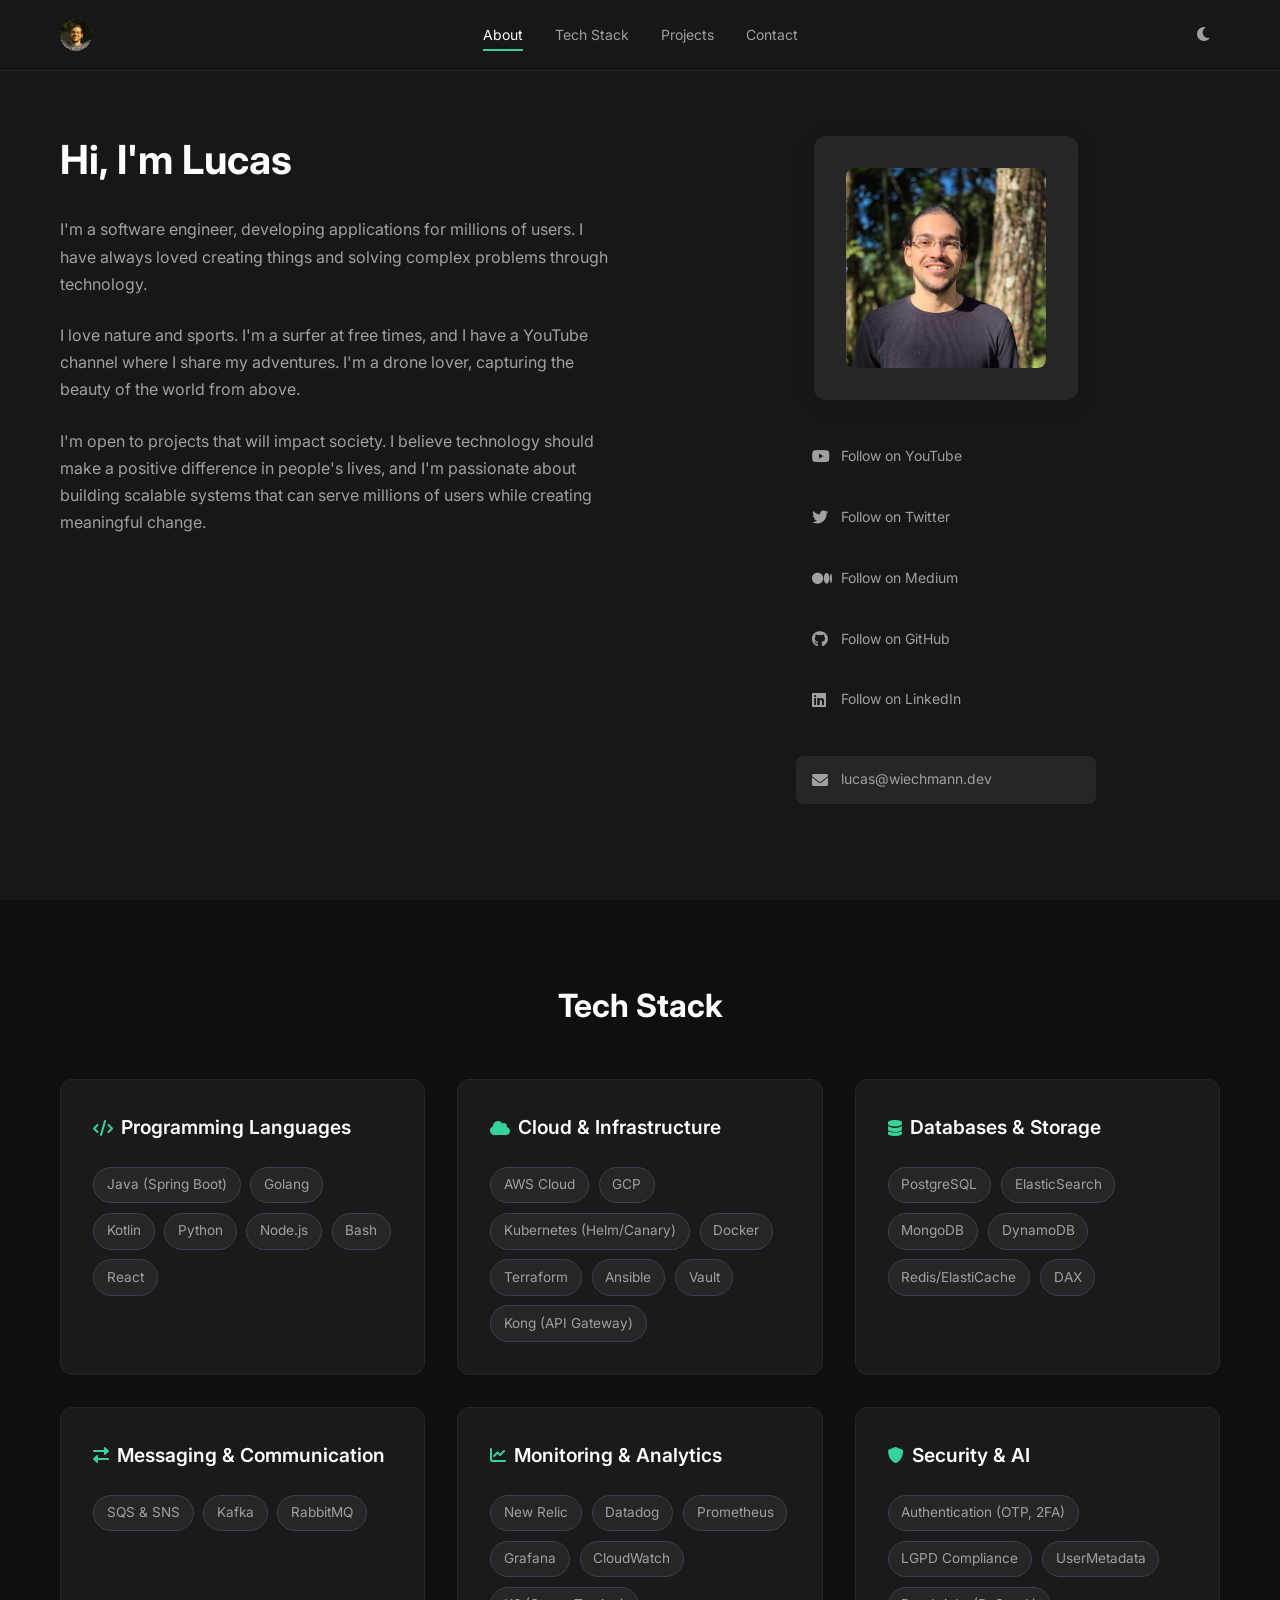
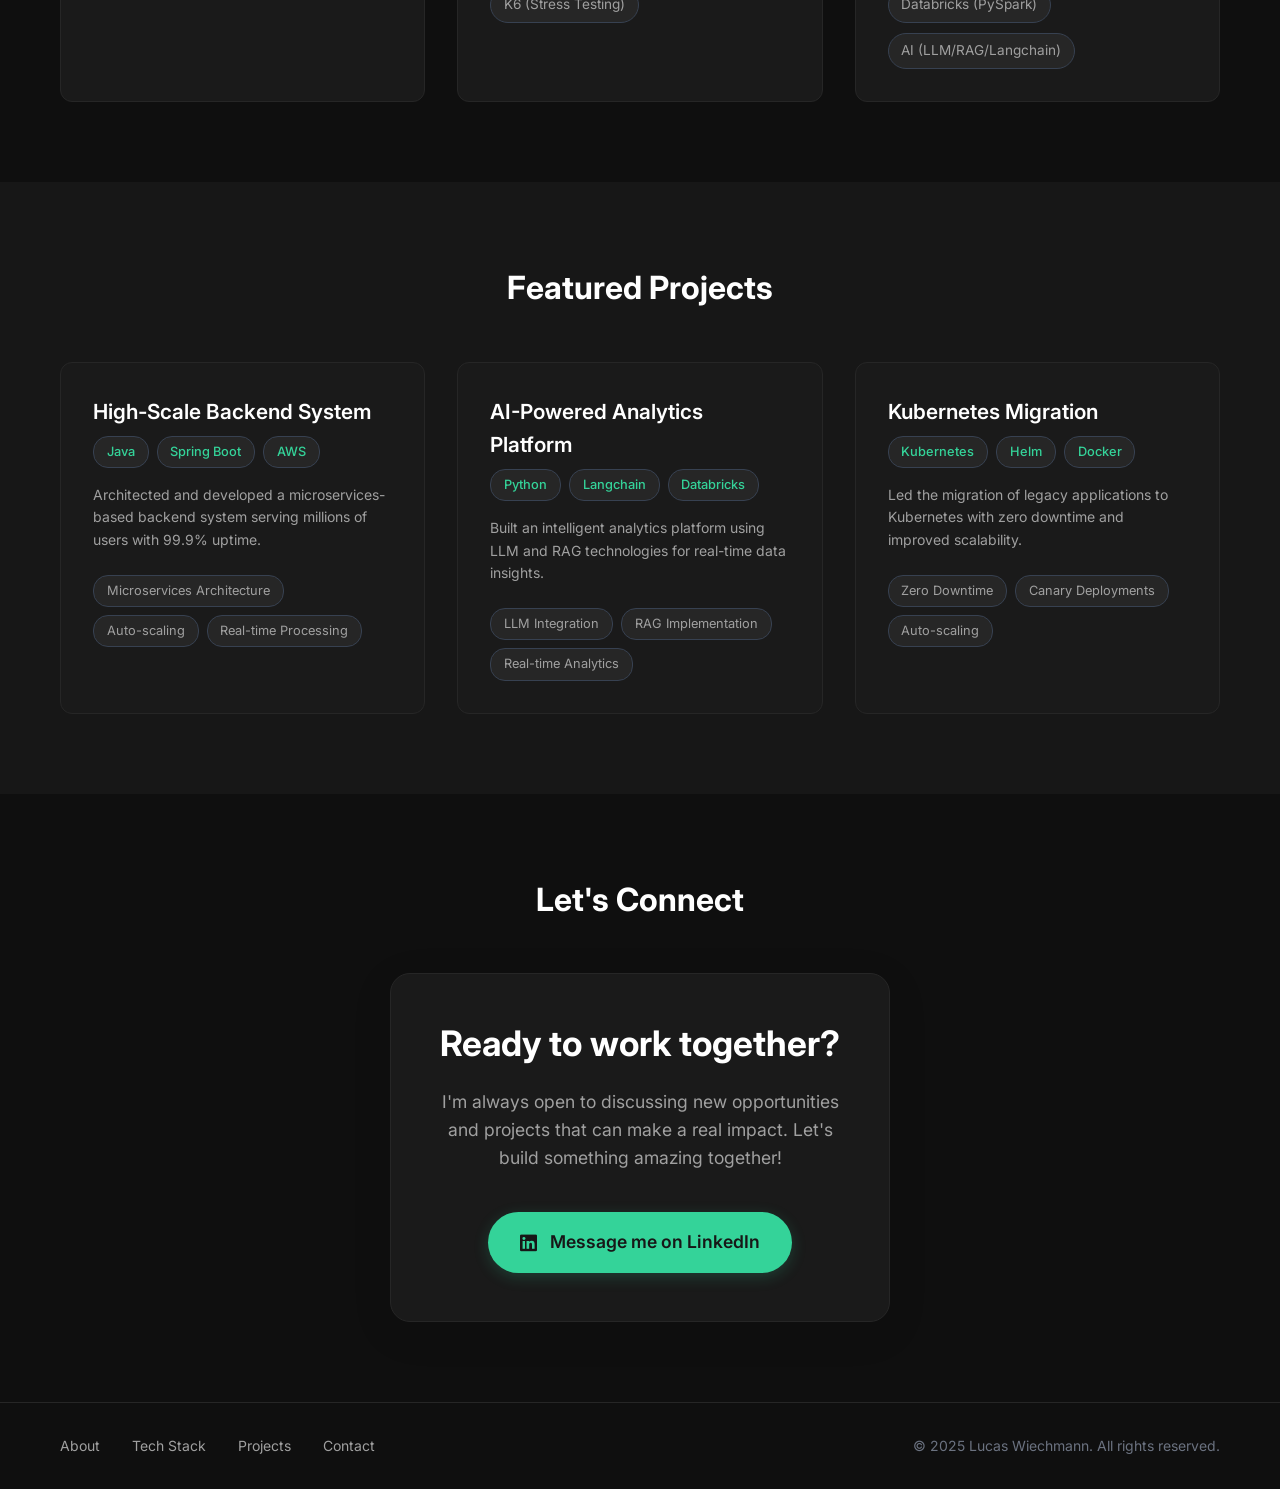
==== commit 31fdeb6f: "feat: add profile pics" ====
--- a/index.html
+++ b/index.html
@@ -4,6 +4,8 @@
     <meta charset="UTF-8">
     <meta name="viewport" content="width=device-width, initial-scale=1.0">
     <title>Lucas Wiechmann - Software Engineer</title>
+    <link rel="icon" type="image/svg+xml" href="favicon.svg">
+    <link rel="alternate icon" href="favicon.ico">
     <link rel="stylesheet" href="styles.css">
     <link href="https://cdnjs.cloudflare.com/ajax/libs/font-awesome/6.0.0/css/all.min.css" rel="stylesheet">
     <link href="https://fonts.googleapis.com/css2?family=Inter:wght@300;400;500;600;700&display=swap" rel="stylesheet">
@@ -14,7 +16,7 @@
         <div class="nav-container">
             <div class="nav-logo">
                 <div class="profile-icon">
-                    <i class="fas fa-user-circle"></i>
+                    <img src="images/icon-profile.png" alt="Lucas Wiechmann" />
                 </div>
             </div>
             <ul class="nav-menu">
@@ -35,9 +37,6 @@
                 <button class="theme-toggle" id="theme-toggle">
                     <i class="fas fa-moon"></i>
                 </button>
-                <div class="profile-icon">
-                    <i class="fas fa-user-circle"></i>
-                </div>
             </div>
         </div>
     </nav>
--- a/styles.css
+++ b/styles.css
@@ -87,6 +87,14 @@
     color: var(--text-secondary);
     font-size: 18px;
     transition: background-color 0.3s ease, color 0.3s ease;
+    overflow: hidden;
+}
+
+.profile-icon img {
+    width: 100%;
+    height: 100%;
+    object-fit: cover;
+    border-radius: 50%;
 }
 
 .nav-menu {
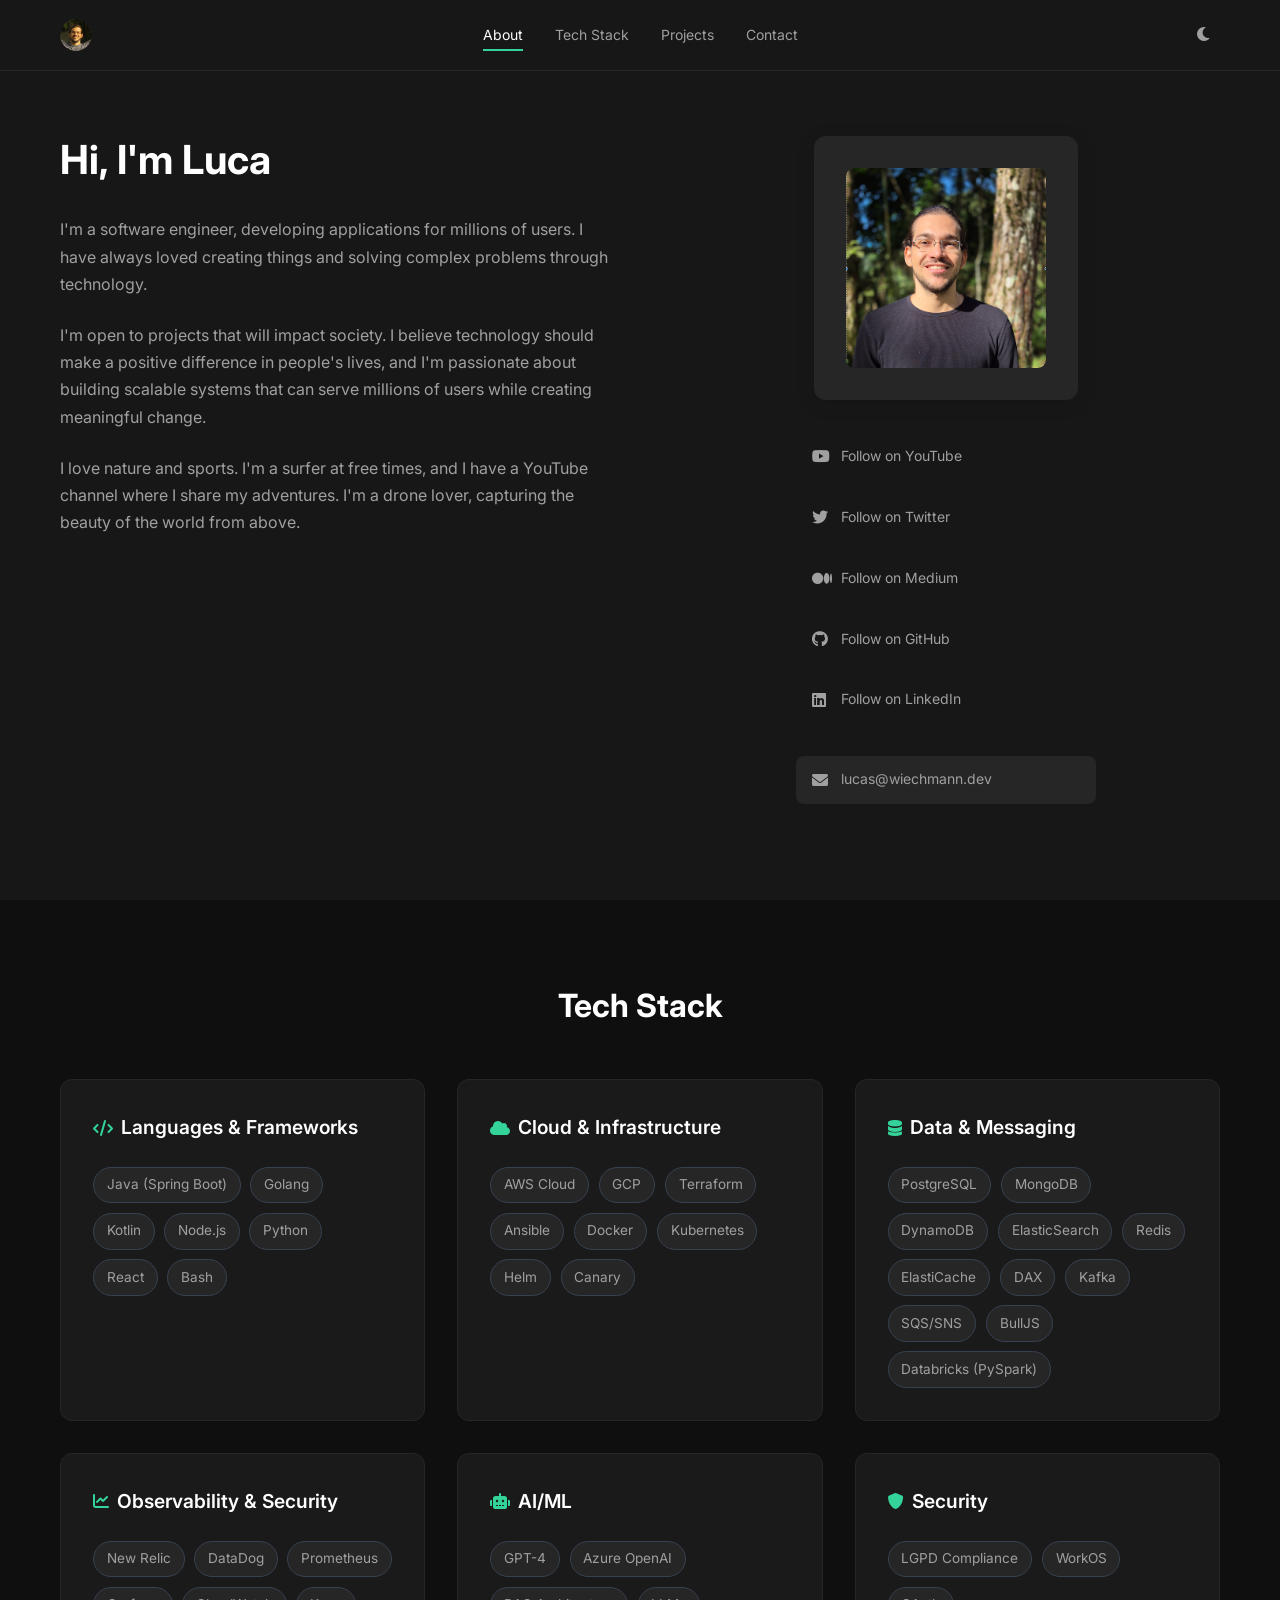
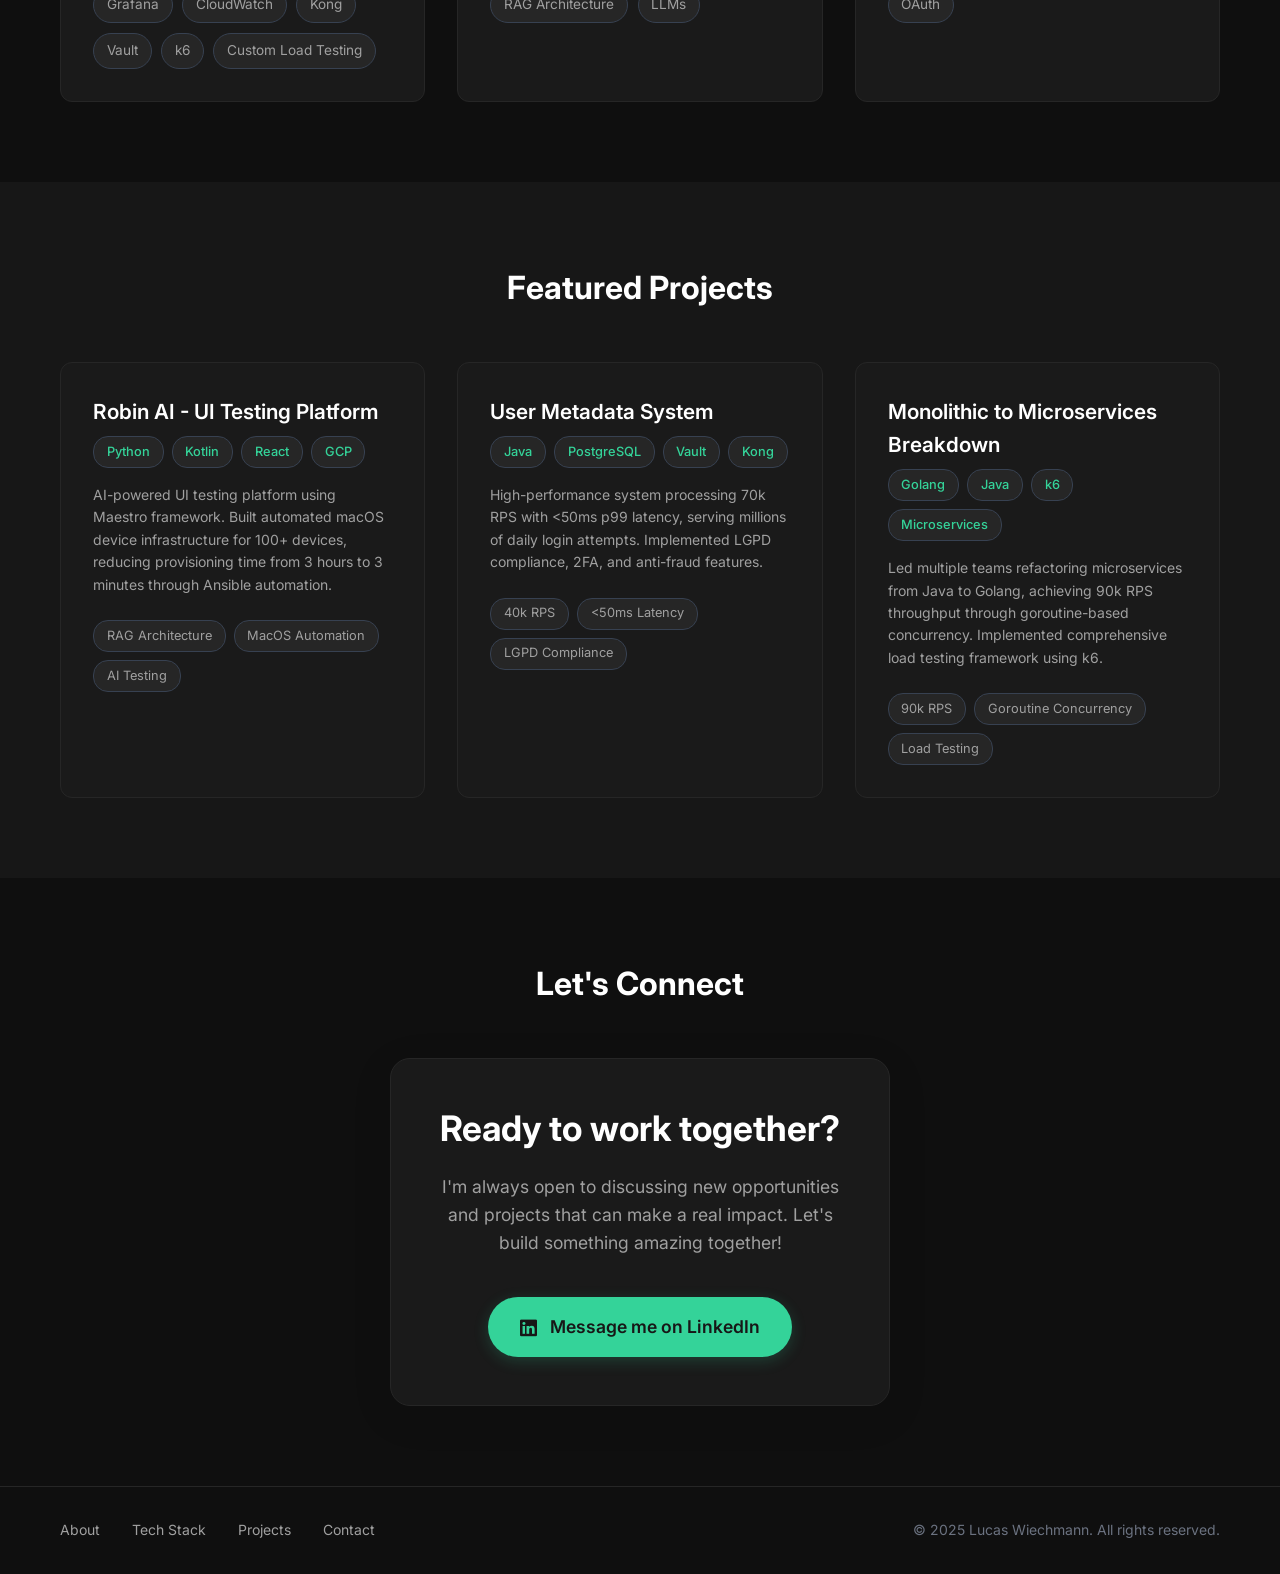
==== commit 0ad7ad76: "feat: update info" ====
--- a/index.html
+++ b/index.html
@@ -4,8 +4,11 @@
     <meta charset="UTF-8">
     <meta name="viewport" content="width=device-width, initial-scale=1.0">
     <title>Lucas Wiechmann - Software Engineer</title>
-    <link rel="icon" type="image/svg+xml" href="favicon.svg">
-    <link rel="alternate icon" href="favicon.ico">
+    <link rel="shortcut icon" href="favicon.ico?v=1">
+    <link rel="icon" type="image/x-icon" href="favicon.ico?v=1">
+    <link rel="icon" type="image/png" sizes="32x32" href="favicon-32x32.png?v=1">
+    <link rel="icon" type="image/png" sizes="16x16" href="favicon-16x16.png?v=1">
+    <link rel="apple-touch-icon" sizes="180x180" href="apple-touch-icon.png?v=1">
     <link rel="stylesheet" href="styles.css">
     <link href="https://cdnjs.cloudflare.com/ajax/libs/font-awesome/6.0.0/css/all.min.css" rel="stylesheet">
     <link href="https://fonts.googleapis.com/css2?family=Inter:wght@300;400;500;600;700&display=swap" rel="stylesheet">
@@ -54,10 +57,10 @@
                             I'm a software engineer, developing applications for millions of users. I have always loved creating things and solving complex problems through technology.
                         </p>
                         <p>
-                            I love nature and sports. I'm a surfer at free times, and I have a YouTube channel where I share my adventures. I'm a drone lover, capturing the beauty of the world from above.
+                            I'm open to projects that will impact society. I believe technology should make a positive difference in people's lives, and I'm passionate about building scalable systems that can serve millions of users while creating meaningful change.
                         </p>
                         <p>
-                            I'm open to projects that will impact society. I believe technology should make a positive difference in people's lives, and I'm passionate about building scalable systems that can serve millions of users while creating meaningful change.
+                            I love nature and sports. I'm a surfer at free times, and I have a YouTube channel where I share my adventures. I'm a drone lover, capturing the beauty of the world from above.
                         </p>
                     </div>
                 </div>
@@ -105,15 +108,15 @@
             <h2 class="section-title">Tech Stack</h2>
             <div class="tech-categories">
                 <div class="tech-category">
-                    <h3><i class="fas fa-code"></i> Programming Languages</h3>
+                    <h3><i class="fas fa-code"></i> Languages & Frameworks</h3>
                     <div class="tech-items">
                         <span class="tech-item">Java (Spring Boot)</span>
                         <span class="tech-item">Golang</span>
                         <span class="tech-item">Kotlin</span>
+                        <span class="tech-item">Node.js</span>
                         <span class="tech-item">Python</span>
-                        <span class="tech-item">Node.js</span>
+                        <span class="tech-item">React</span>
                         <span class="tech-item">Bash</span>
-                        <span class="tech-item">React</span>
                     </div>
                 </div>
                 
@@ -122,56 +125,63 @@
                     <div class="tech-items">
                         <span class="tech-item">AWS Cloud</span>
                         <span class="tech-item">GCP</span>
-                        <span class="tech-item">Kubernetes (Helm/Canary)</span>
-                        <span class="tech-item">Docker</span>
                         <span class="tech-item">Terraform</span>
                         <span class="tech-item">Ansible</span>
-                        <span class="tech-item">Vault</span>
-                        <span class="tech-item">Kong (API Gateway)</span>
-                    </div>
-                </div>
-                
-                <div class="tech-category">
-                    <h3><i class="fas fa-database"></i> Databases & Storage</h3>
+                        <span class="tech-item">Docker</span>
+                        <span class="tech-item">Kubernetes</span>
+                        <span class="tech-item">Helm</span>
+                        <span class="tech-item">Canary</span>
+                    </div>
+                </div>
+                
+                <div class="tech-category">
+                    <h3><i class="fas fa-database"></i> Data & Messaging</h3>
                     <div class="tech-items">
                         <span class="tech-item">PostgreSQL</span>
-                        <span class="tech-item">ElasticSearch</span>
                         <span class="tech-item">MongoDB</span>
                         <span class="tech-item">DynamoDB</span>
-                        <span class="tech-item">Redis/ElastiCache</span>
+                        <span class="tech-item">ElasticSearch</span>
+                        <span class="tech-item">Redis</span>
+                        <span class="tech-item">ElastiCache</span>
                         <span class="tech-item">DAX</span>
-                    </div>
-                </div>
-                
-                <div class="tech-category">
-                    <h3><i class="fas fa-exchange-alt"></i> Messaging & Communication</h3>
-                    <div class="tech-items">
-                        <span class="tech-item">SQS & SNS</span>
                         <span class="tech-item">Kafka</span>
-                        <span class="tech-item">RabbitMQ</span>
-                    </div>
-                </div>
-                
-                <div class="tech-category">
-                    <h3><i class="fas fa-chart-line"></i> Monitoring & Analytics</h3>
+                        <span class="tech-item">SQS/SNS</span>
+                        <span class="tech-item">BullJS</span>
+                        <span class="tech-item">Databricks (PySpark)</span>
+                    </div>
+                </div>
+                
+                <div class="tech-category">
+                    <h3><i class="fas fa-chart-line"></i> Observability & Security</h3>
                     <div class="tech-items">
                         <span class="tech-item">New Relic</span>
-                        <span class="tech-item">Datadog</span>
+                        <span class="tech-item">DataDog</span>
                         <span class="tech-item">Prometheus</span>
                         <span class="tech-item">Grafana</span>
                         <span class="tech-item">CloudWatch</span>
-                        <span class="tech-item">K6 (Stress Testing)</span>
-                    </div>
-                </div>
-                
-                <div class="tech-category">
-                    <h3><i class="fas fa-shield-alt"></i> Security & AI</h3>
-                    <div class="tech-items">
-                        <span class="tech-item">Authentication (OTP, 2FA)</span>
+                        <span class="tech-item">Kong</span>
+                        <span class="tech-item">Vault</span>
+                        <span class="tech-item">k6</span>
+                        <span class="tech-item">Custom Load Testing</span>
+                    </div>
+                </div>
+                
+                <div class="tech-category">
+                    <h3><i class="fas fa-robot"></i> AI/ML</h3>
+                    <div class="tech-items">
+                        <span class="tech-item">GPT-4</span>
+                        <span class="tech-item">Azure OpenAI</span>
+                        <span class="tech-item">RAG Architecture</span>
+                        <span class="tech-item">LLMs</span>
+                    </div>
+                </div>
+
+                <div class="tech-category">
+                    <h3><i class="fas fa-shield-alt"></i> Security</h3>
+                    <div class="tech-items">
                         <span class="tech-item">LGPD Compliance</span>
-                        <span class="tech-item">UserMetadata</span>
-                        <span class="tech-item">Databricks (PySpark)</span>
-                        <span class="tech-item">AI (LLM/RAG/Langchain)</span>
+                        <span class="tech-item">WorkOS</span>
+                        <span class="tech-item">OAuth</span>
                     </div>
                 </div>
             </div>
@@ -185,52 +195,55 @@
             <div class="projects-grid">
                 <div class="project-card">
                     <div class="project-header">
-                        <h3>High-Scale Backend System</h3>
+                        <h3>Robin AI - UI Testing Platform</h3>
+                        <div class="project-tech">
+                            <span>Python</span>
+                            <span>Kotlin</span>
+                            <span>React</span>
+                            <span>GCP</span>
+                        </div>
+                    </div>
+                    <p>AI-powered UI testing platform using Maestro framework. Built automated macOS device infrastructure for 100+ devices, reducing provisioning time from 3 hours to 3 minutes through Ansible automation.</p>
+                    <div class="project-features">
+                        <span>RAG Architecture</span>
+                        <span>MacOS Automation</span>
+                        <span>AI Testing</span>
+                    </div>
+                </div>
+                
+                <div class="project-card">
+                    <div class="project-header">
+                        <h3>User Metadata System</h3>
                         <div class="project-tech">
                             <span>Java</span>
-                            <span>Spring Boot</span>
-                            <span>AWS</span>
-                        </div>
-                    </div>
-                    <p>Architected and developed a microservices-based backend system serving millions of users with 99.9% uptime.</p>
+                            <span>PostgreSQL</span>
+                            <span>Vault</span>
+                            <span>Kong</span>
+                        </div>
+                    </div>
+                    <p>High-performance system processing 70k RPS with <50ms p99 latency, serving millions of daily login attempts. Implemented LGPD compliance, 2FA, and anti-fraud features.</p>
                     <div class="project-features">
-                        <span>Microservices Architecture</span>
-                        <span>Auto-scaling</span>
-                        <span>Real-time Processing</span>
+                        <span>40k RPS</span>
+                        <span><50ms Latency</span>
+                        <span>LGPD Compliance</span>
                     </div>
                 </div>
                 
                 <div class="project-card">
                     <div class="project-header">
-                        <h3>AI-Powered Analytics Platform</h3>
+                        <h3>Monolithic to Microservices Breakdown</h3>
                         <div class="project-tech">
-                            <span>Python</span>
-                            <span>Langchain</span>
-                            <span>Databricks</span>
-                        </div>
-                    </div>
-                    <p>Built an intelligent analytics platform using LLM and RAG technologies for real-time data insights.</p>
+                            <span>Golang</span>
+                            <span>Java</span>
+                            <span>k6</span>
+                            <span>Microservices</span>
+                        </div>
+                    </div>
+                    <p>Led multiple teams refactoring microservices from Java to Golang, achieving 90k RPS throughput through goroutine-based concurrency. Implemented comprehensive load testing framework using k6.</p>
                     <div class="project-features">
-                        <span>LLM Integration</span>
-                        <span>RAG Implementation</span>
-                        <span>Real-time Analytics</span>
-                    </div>
-                </div>
-                
-                <div class="project-card">
-                    <div class="project-header">
-                        <h3>Kubernetes Migration</h3>
-                        <div class="project-tech">
-                            <span>Kubernetes</span>
-                            <span>Helm</span>
-                            <span>Docker</span>
-                        </div>
-                    </div>
-                    <p>Led the migration of legacy applications to Kubernetes with zero downtime and improved scalability.</p>
-                    <div class="project-features">
-                        <span>Zero Downtime</span>
-                        <span>Canary Deployments</span>
-                        <span>Auto-scaling</span>
+                        <span>90k RPS</span>
+                        <span>Goroutine Concurrency</span>
+                        <span>Load Testing</span>
                     </div>
                 </div>
             </div>
--- a/styles.css
+++ b/styles.css
@@ -406,6 +406,15 @@
     font-size: 14px;
 }
 
+.project-duration {
+    color: var(--accent-color);
+    font-weight: 600;
+    font-size: 13px;
+    margin-bottom: 1rem !important;
+    text-transform: uppercase;
+    letter-spacing: 0.5px;
+}
+
 .project-features {
     display: flex;
     flex-wrap: wrap;
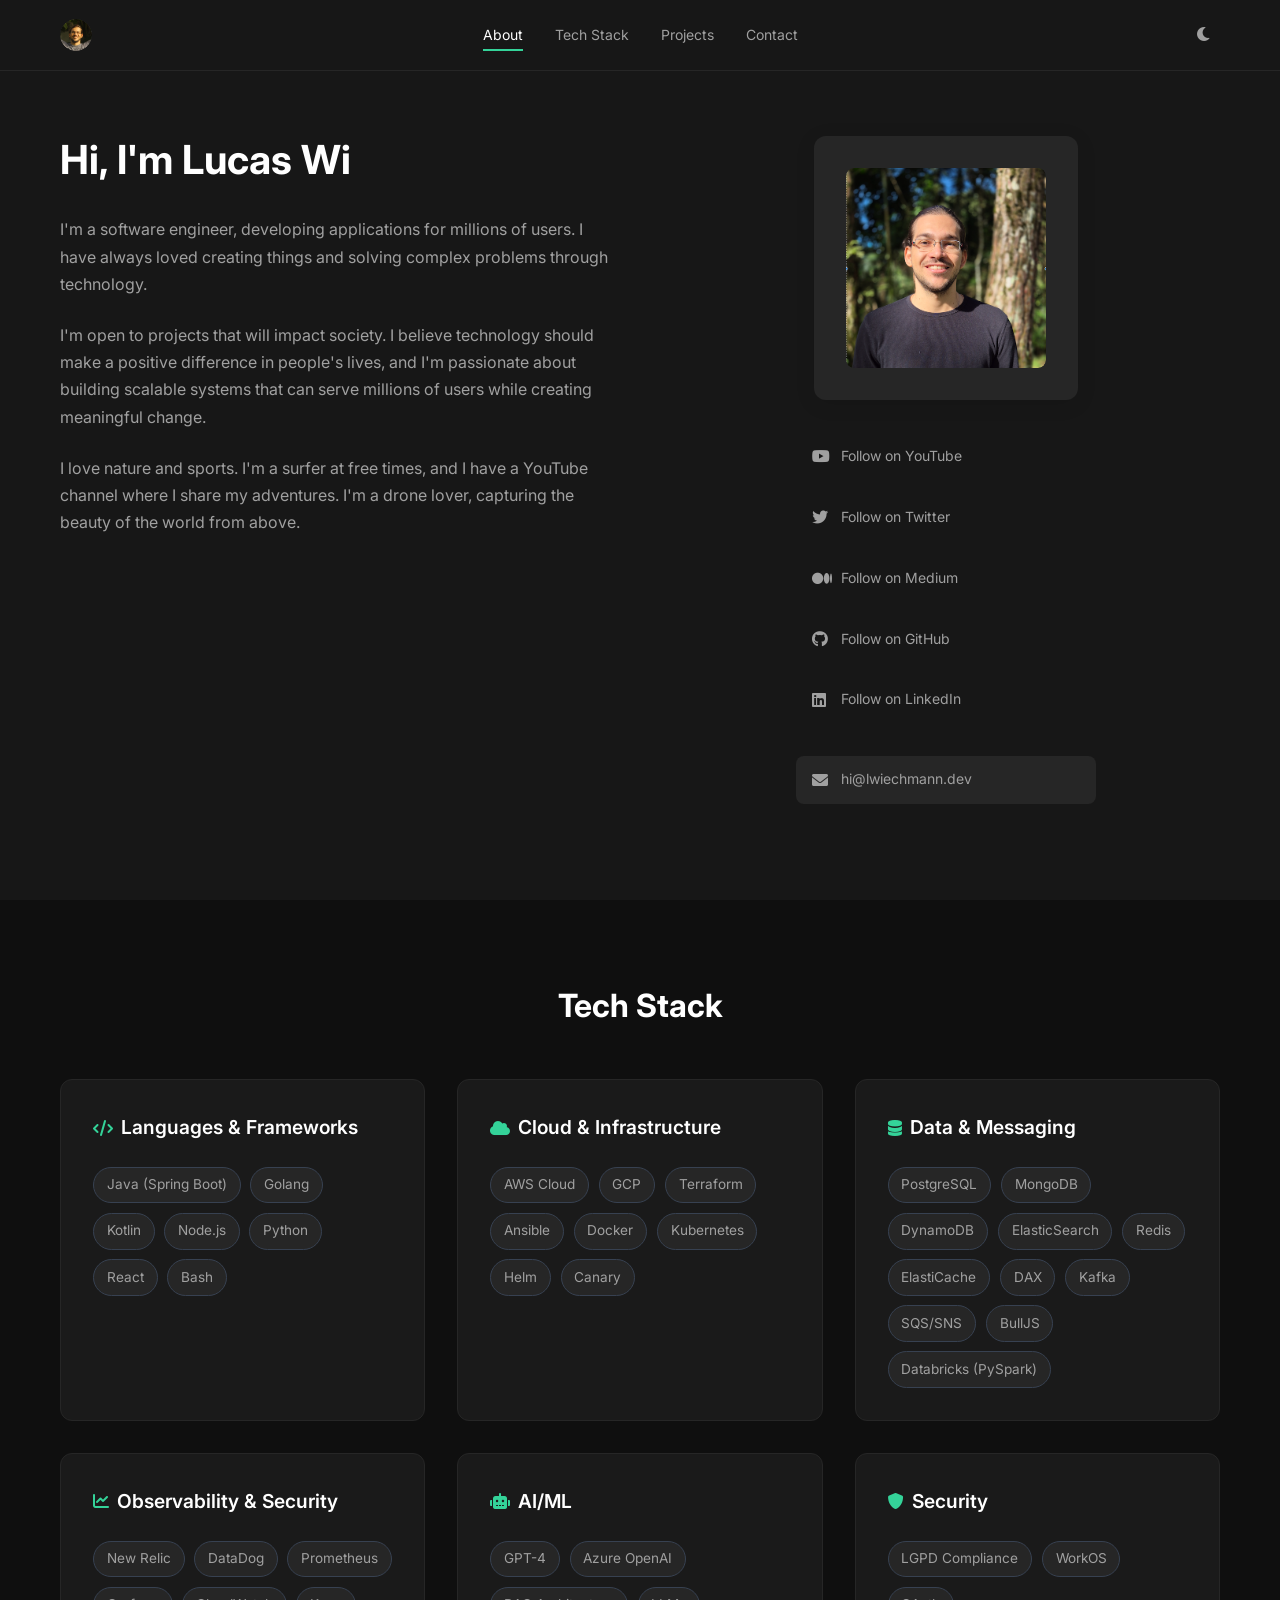
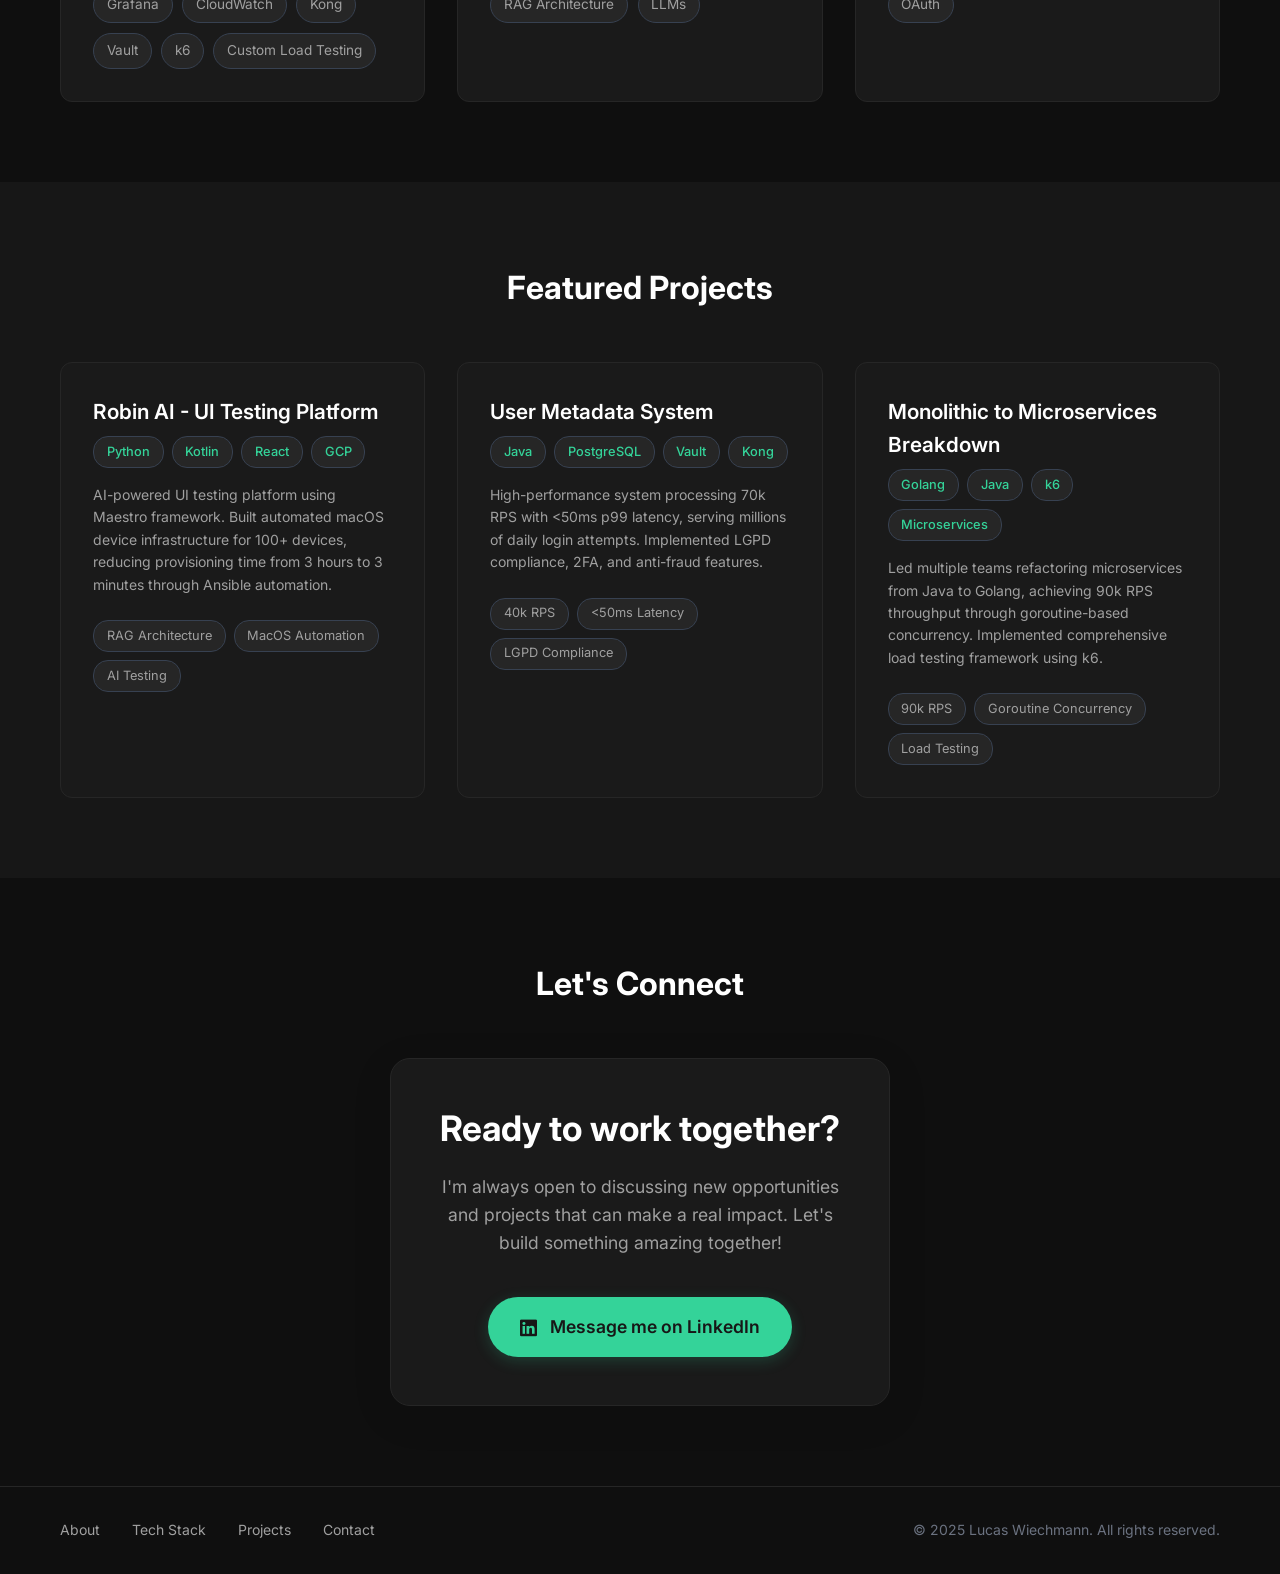
==== commit 3996e7fd: "remove files not needed" ====
--- a/index.html
+++ b/index.html
@@ -94,7 +94,7 @@
                     </div>
                     <div class="contact-info">
                         <i class="fas fa-envelope"></i>
-                        <span>lucas@wiechmann.dev</span>
+                        <span>hi@lwiechmann.dev</span>
                     </div>
                 </div>
             </div>
